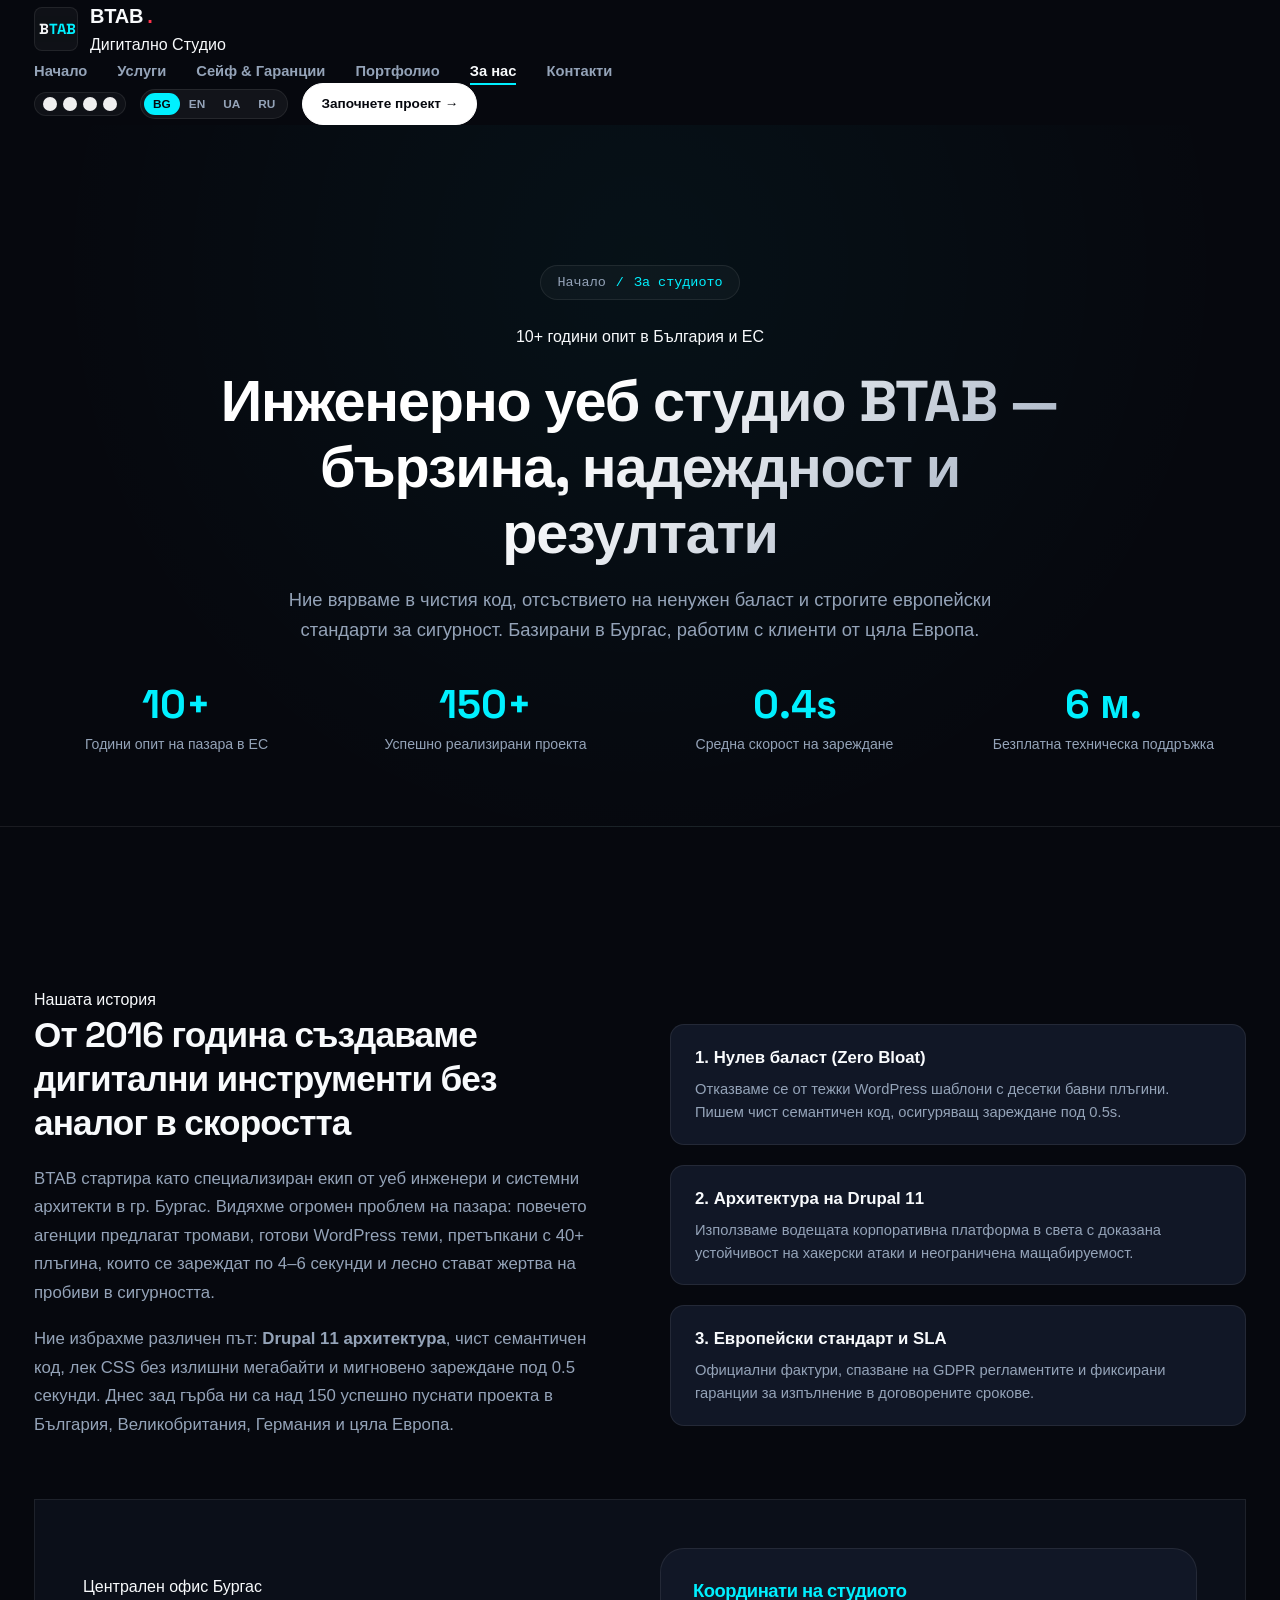
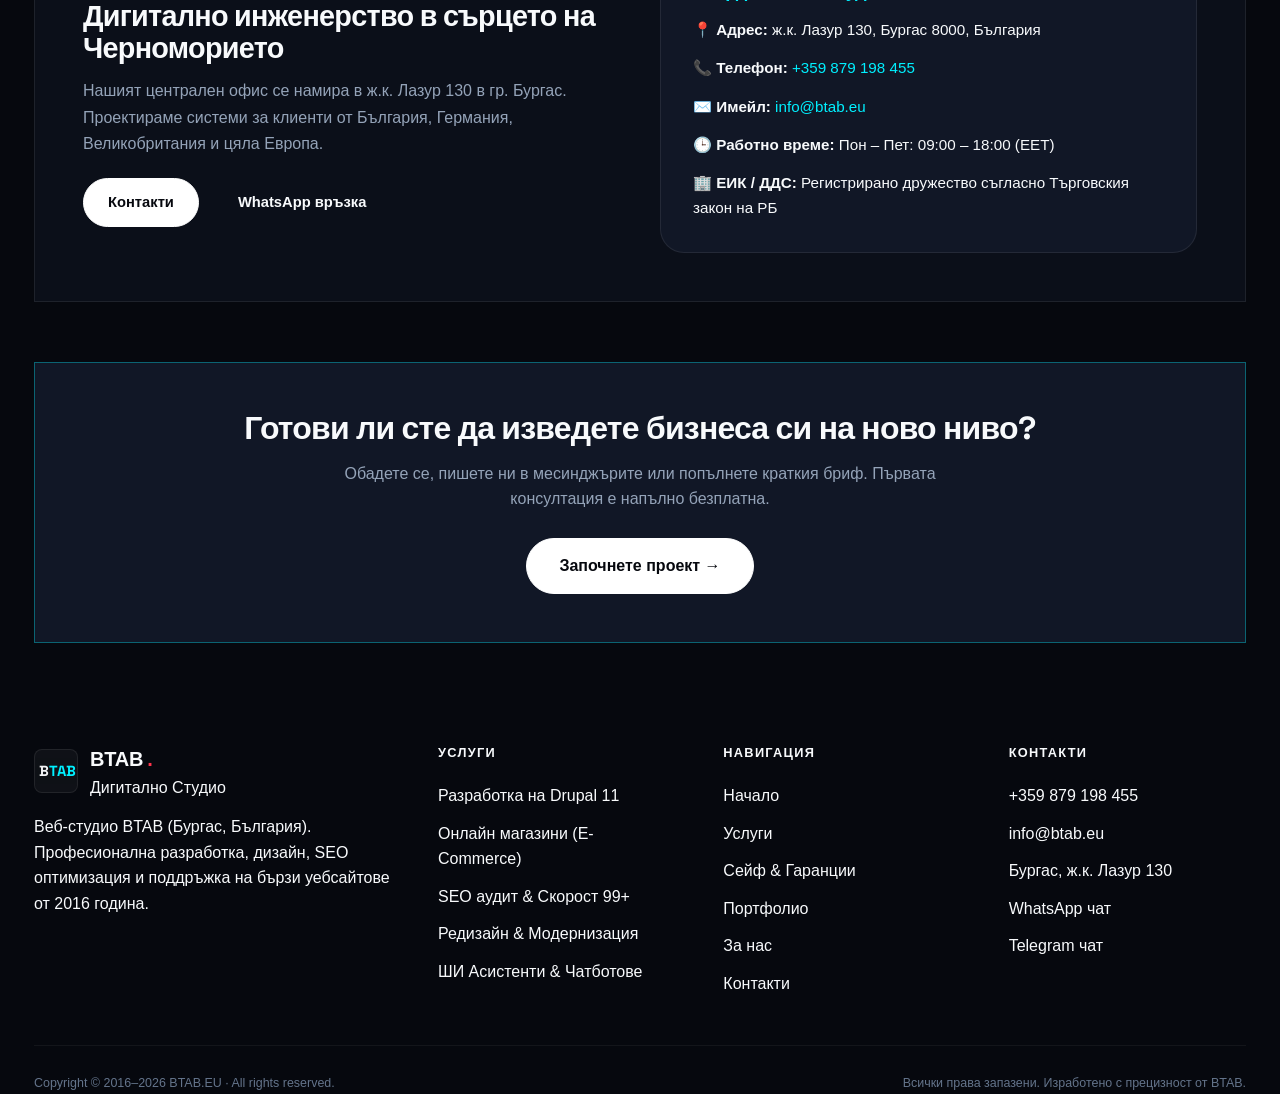
==== about.html @ d4689acf "feat: multi-page corporate website architecture with 6 dedicated pages (index, services, vault, port" ====
<!DOCTYPE html>
<html lang="bg">
<head>
  <meta charset="UTF-8">
  <meta name="viewport" content="width=device-width, initial-scale=1.0">
  <title>За нас | BTAB — Инженерно Дигитално Студио Бургас (10+ години в ЕС)</title>
  <meta name="description" content="История, инженерна философия и стандарти на дигитално студио BTAB (Бургас, България). 10+ години разработка на бързи уебсайтове на Drupal 11 и OpenCart в ЕС.">
  
  <!-- Fonts -->
  <link rel="preconnect" href="https://fonts.googleapis.com">
  <link rel="preconnect" href="https://fonts.gstatic.com" crossorigin>
  <link href="https://fonts.googleapis.com/css2?family=Plus+Jakarta+Sans:wght@300;400;500;600;700;800&family=Space+Grotesk:wght@500;600;700;800&display=swap" rel="stylesheet">
  
  <!-- Stylesheets -->
  <link rel="stylesheet" href="css/main.css">
  <link rel="icon" type="image/svg+xml" href="assets/images/favicon.svg">
</head>
<body data-palette="cyan">

  <!-- ================= HEADER NAVIGATION ================= -->
  <header class="site-header">
    <div class="container header-container">
      <a href="index.html" class="brand-link">
        <div class="brand-logo-wrap">
          <svg viewBox="0 0 140 92" fill="none" xmlns="http://www.w3.org/2000/svg">
            <rect width="140" height="92" rx="10" fill="#0E1116"/>
            <text x="12" y="65" font-family="'Space Grotesk', sans-serif" font-size="52" font-weight="800" fill="#F3F4F6">B</text>
            <text x="46" y="65" font-family="'Space Grotesk', sans-serif" font-size="52" font-weight="800" fill="#00f0ff">TAB</text>
          </svg>
        </div>
        <div class="brand-text">
          <span class="brand-title">BTAB<span>.</span></span>
          <span class="brand-subtitle" data-i18n="brandSubtitle">Digital Studio</span>
        </div>
      </a>

      <nav>
        <ul class="nav-menu" id="nav-menu">
          <li><a href="index.html" class="nav-link" data-i18n="navHome">Начало</a></li>
          <li><a href="services.html" class="nav-link" data-i18n="navServices">Услуги</a></li>
          <li><a href="vault.html" class="nav-link" data-i18n="navVault">Сейф & Гаранции</a></li>
          <li><a href="portfolio.html" class="nav-link" data-i18n="navPortfolio">Портфолио</a></li>
          <li><a href="about.html" class="nav-link active" data-i18n="navAbout">За нас</a></li>
          <li><a href="contacts.html" class="nav-link" data-i18n="navContacts">Контакти</a></li>
        </ul>
      </nav>

      <div class="nav-actions">
        <div class="palette-dots-wrap" title="Theme Palette">
          <button type="button" class="palette-dot-btn cyan" data-palette="cyan" title="Cyan Palette"></button>
          <button type="button" class="palette-dot-btn violet" data-palette="violet" title="Violet Palette"></button>
          <button type="button" class="palette-dot-btn emerald" data-palette="emerald" title="Emerald Palette"></button>
          <button type="button" class="palette-dot-btn sunset" data-palette="sunset" title="Sunset Palette"></button>
        </div>

        <div class="lang-switcher" aria-label="Language selection">
          <button type="button" class="lang-btn active" data-lang="BG">BG</button>
          <button type="button" class="lang-btn" data-lang="EN">EN</button>
          <button type="button" class="lang-btn" data-lang="UA">UA</button>
          <button type="button" class="lang-btn" data-lang="RU">RU</button>
        </div>

        <a href="contacts.html" class="btn btn-primary" style="padding: 9px 18px; font-size: 0.85rem;" data-i18n="navDiscuss">
          Започнете проект →
        </a>

        <button type="button" class="mobile-toggle" id="mobile-toggle" aria-label="Toggle navigation">
          <svg width="22" height="22" fill="none" stroke="currentColor" stroke-width="2" viewBox="0 0 24 24">
            <path stroke-linecap="round" stroke-linejoin="round" d="M4 6h16M4 12h16M4 18h16"/>
          </svg>
        </button>
      </div>
    </div>
  </header>

  <!-- ================= SUBPAGE HERO ================= -->
  <section class="subpage-hero">
    <div class="container">
      <div class="breadcrumb-nav">
        <a href="index.html" data-i18n="breadcrumbHome">Начало</a>
        <span>/</span>
        <span data-i18n="breadcrumbAbout">За студиото</span>
      </div>
      <div class="badge-bubble" style="margin-bottom: 18px;" data-i18n="aboutPageBadge">
        10+ години опит в България и ЕС
      </div>
      <h1 class="subpage-title text-gradient" data-i18n="aboutPageTitle">
        Инженерно уеб студио BTAB — бързина, надеждност и резултати
      </h1>
      <p class="subpage-desc" data-i18n="aboutPageDesc">
        Ние вярваме в чистия код, отсъствието на ненужен баласт и строгите европейски стандарти за сигурност. Базирани в Бургас, работим с клиенти от цяла Европа.
      </p>

      <!-- Trust Stats Grid -->
      <div class="trust-stats-grid" style="margin-top: 40px;">
        <div class="trust-stat-card">
          <div class="trust-stat-num">10+</div>
          <div class="trust-stat-label" data-i18n="statYears">Години опит на пазара в ЕС</div>
        </div>
        <div class="trust-stat-card">
          <div class="trust-stat-num">150+</div>
          <div class="trust-stat-label" data-i18n="statProjects">Успешно реализирани проекта</div>
        </div>
        <div class="trust-stat-card">
          <div class="trust-stat-num">0.4s</div>
          <div class="trust-stat-label" data-i18n="statSpeed">Средна скорост на зареждане</div>
        </div>
        <div class="trust-stat-card">
          <div class="trust-stat-num">6 м.</div>
          <div class="trust-stat-label" data-i18n="statSupport">Безплатна техническа поддръжка</div>
        </div>
      </div>
    </div>
  </section>

  <!-- ================= PHILOSOPHY & STORY SECTION ================= -->
  <section class="section">
    <div class="container">
      <div class="about-split-grid">
        <div>
          <span class="badge-bubble" style="margin-bottom: 14px;">Нашата история</span>
          <h2 style="font-size: 2.2rem; font-weight: 800; line-height: 1.25; margin-bottom: 20px; color: var(--text-main);">
            От 2016 година създаваме дигитални инструменти без аналог в скоростта
          </h2>
          <p style="color: var(--text-muted); font-size: 1.05rem; line-height: 1.7; margin-bottom: 18px;">
            BTAB стартира като специализиран екип от уеб инженери и системни архитекти в гр. Бургас. Видяхме огромен проблем на пазара: повечето агенции предлагат тромави, готови WordPress теми, претъпкани с 40+ плъгина, които се зареждат по 4–6 секунди и лесно стават жертва на пробиви в сигурността.
          </p>
          <p style="color: var(--text-muted); font-size: 1.05rem; line-height: 1.7;">
            Ние избрахме различен път: <strong>Drupal 11 архитектура</strong>, чист семантичен код, лек CSS без излишни мегабайти и мигновено зареждане под 0.5 секунди. Днес зад гърба ни са над 150 успешно пуснати проекта в България, Великобритания, Германия и цяла Европа.
          </p>
        </div>

        <div class="about-features-list">
          <div class="about-feature-box">
            <div class="about-feature-title" data-i18n="aboutPhil1Title">1. Нулев баласт (Zero Bloat)</div>
            <p class="about-feature-desc" data-i18n="aboutPhil1Desc">
              Отказваме се от тежки WordPress шаблони с десетки бавни плъгини. Пишем чист семантичен код, осигуряващ зареждане под 0.5s.
            </p>
          </div>

          <div class="about-feature-box">
            <div class="about-feature-title" data-i18n="aboutPhil2Title">2. Архитектура на Drupal 11</div>
            <p class="about-feature-desc" data-i18n="aboutPhil2Desc">
              Използваме водещата корпоративна платформа в света с доказана устойчивост на хакерски атаки и неограничена мащабируемост.
            </p>
          </div>

          <div class="about-feature-box">
            <div class="about-feature-title" data-i18n="aboutPhil3Title">3. Европейски стандарт и SLA</div>
            <p class="about-feature-desc" data-i18n="aboutPhil3Desc">
              Официални фактури, спазване на GDPR регламентите и фиксирани гаранции за изпълнение в договорените срокове.
            </p>
          </div>
        </div>
      </div>

      <!-- Office Showcase Card -->
      <div style="background: var(--bg-surface); border: 1px solid var(--border-subtle); border-radius: var(--radius-xl); padding: 48px; margin-top: 40px; display: grid; grid-template-columns: 1fr 1fr; gap: 40px; align-items: center;">
        <div>
          <span class="badge-bubble" style="margin-bottom: 12px;" data-i18n="aboutOfficeBadge">Централен офис Бургас</span>
          <h3 style="font-size: 1.8rem; font-weight: 800; color: var(--text-main); margin-bottom: 14px;" data-i18n="aboutOfficeTitle">
            Дигитално инженерство в сърцето на Черноморието
          </h3>
          <p style="color: var(--text-muted); font-size: 1rem; line-height: 1.65; margin-bottom: 20px;" data-i18n="aboutOfficeDesc">
            Нашият централен офис се намира в ж.к. Лазур 130 в гр. Бургас. Проектираме системи за клиенти от България, Германия, Великобритания и цяла Европа.
          </p>
          <div style="display: flex; gap: 14px; flex-wrap: wrap;">
            <a href="contacts.html" class="btn btn-primary" data-i18n="navContacts">Контакти</a>
            <a href="https://api.whatsapp.com/send?phone=359879198455" target="_blank" rel="noreferrer" class="btn btn-outline">WhatsApp връзка</a>
          </div>
        </div>

        <div style="background: var(--bg-surface-elevated); border: 1px solid var(--border-subtle); border-radius: var(--radius-lg); padding: 32px;">
          <h4 style="font-size: 1.15rem; font-weight: 700; color: var(--accent-primary); margin-bottom: 16px;">Координати на студиото</h4>
          <ul style="list-style: none; padding: 0; margin: 0; display: flex; flex-direction: column; gap: 14px; font-size: 0.95rem; color: var(--text-main);">
            <li>📍 <strong>Адрес:</strong> ж.к. Лазур 130, Бургас 8000, България</li>
            <li>📞 <strong>Телефон:</strong> <a href="tel:+359879198455" style="color: var(--accent-primary);">+359 879 198 455</a></li>
            <li>✉️ <strong>Имейл:</strong> <a href="mailto:info@btab.eu" style="color: var(--accent-primary);">info@btab.eu</a></li>
            <li>🕒 <strong>Работно време:</strong> Пон – Пет: 09:00 – 18:00 (EET)</li>
            <li>🏢 <strong>ЕИК / ДДС:</strong> Регистрирано дружество съгласно Търговския закон на РБ</li>
          </ul>
        </div>
      </div>

      <!-- CTA Box -->
      <div style="background: var(--bg-surface-elevated); border: 1px solid var(--border-glow); border-radius: var(--radius-xl); padding: 48px 32px; text-align: center; margin-top: 60px;">
        <h3 style="font-size: 2rem; font-weight: 800; margin-bottom: 14px;" data-i18n="contactTitle">Готови ли сте да изведете бизнеса си на ново ниво?</h3>
        <p style="color: var(--text-muted); max-width: 620px; margin: 0 auto 26px; line-height: 1.6;" data-i18n="contactDesc">
          Обадете се, пишете ни в месинджърите или попълнете краткия бриф. Първата консултация е напълно безплатна.
        </p>
        <a href="contacts.html" class="btn btn-primary" style="padding: 14px 32px; font-size: 1rem;" data-i18n="navDiscuss">
          Започнете проект →
        </a>
      </div>

    </div>
  </section>

  <!-- ================= FOOTER ================= -->
  <footer class="site-footer">
    <div class="container footer-container">
      <div class="footer-grid">
        <div class="footer-brand-col">
          <a href="index.html" class="brand-link" style="margin-bottom: 14px;">
            <div class="brand-logo-wrap">
              <svg viewBox="0 0 140 92" fill="none" xmlns="http://www.w3.org/2000/svg">
                <rect width="140" height="92" rx="10" fill="#0E1116"/>
                <text x="12" y="65" font-family="'Space Grotesk', sans-serif" font-size="52" font-weight="800" fill="#F3F4F6">B</text>
                <text x="46" y="65" font-family="'Space Grotesk', sans-serif" font-size="52" font-weight="800" fill="#00f0ff">TAB</text>
              </svg>
            </div>
            <div class="brand-text">
              <span class="brand-title">BTAB<span>.</span></span>
              <span class="brand-subtitle" data-i18n="brandSubtitle">Digital Studio</span>
            </div>
          </a>
          <p data-i18n="footerDesc">
            Веб-студио BTAB (Бургас, България). Професионална разработка, дизайн, SEO оптимизация и поддръжка на бързи уебсайтове от 2016 година.
          </p>
        </div>

        <div>
          <div class="footer-col-title" data-i18n="footerColServices">Услуги</div>
          <ul class="footer-links">
            <li><a href="services.html" data-i18n="service1Title">Разработка на Drupal 11</a></li>
            <li><a href="services.html" data-i18n="service2Title">Онлайн магазини (E-Commerce)</a></li>
            <li><a href="services.html" data-i18n="service3Title">SEO аудит & Скорост 99+</a></li>
            <li><a href="services.html" data-i18n="service4Title">Редизайн & Модернизация</a></li>
            <li><a href="services.html" data-i18n="service5Title">ШИ Асистенти & Чатботове</a></li>
          </ul>
        </div>

        <div>
          <div class="footer-col-title" data-i18n="footerColNav">Навигация</div>
          <ul class="footer-links">
            <li><a href="index.html" data-i18n="navHome">Начало</a></li>
            <li><a href="services.html" data-i18n="navServices">Услуги</a></li>
            <li><a href="vault.html" data-i18n="navVault">Сейф & Гаранции</a></li>
            <li><a href="portfolio.html" data-i18n="navPortfolio">Портфолио</a></li>
            <li><a href="about.html" data-i18n="navAbout">За нас</a></li>
            <li><a href="contacts.html" data-i18n="navContacts">Контакти</a></li>
          </ul>
        </div>

        <div>
          <div class="footer-col-title" data-i18n="footerColContacts">Контакти</div>
          <ul class="footer-links">
            <li><a href="tel:+359879198455">+359 879 198 455</a></li>
            <li><a href="mailto:info@btab.eu">info@btab.eu</a></li>
            <li><a href="contacts.html">Бургас, ж.к. Лазур 130</a></li>
            <li><a href="https://api.whatsapp.com/send?phone=359879198455" target="_blank" rel="noreferrer">WhatsApp чат</a></li>
            <li><a href="https://t.me/btab_eu" target="_blank" rel="noreferrer">Telegram чат</a></li>
          </ul>
        </div>
      </div>

      <div class="footer-bottom">
        <div>Copyright © 2016–2026 BTAB.EU · All rights reserved.</div>
        <div data-i18n="footerRights">Всички права запазени. Изработено с прецизност от BTAB.</div>
      </div>
    </div>
  </footer>

  <!-- Toast Notification -->
  <div class="toast-notify" id="toast-notify"></div>

  <!-- Scripts -->
  <script src="js/app.js"></script>
</body>
</html>
---- css/main.css ----
/* ==========================================================================
   BTAB DIGITAL AGENCY — BUBBLE POSTER DESIGN SYSTEM (2026 EDITION)
   Inspired by 21st.dev Astro Association / Bubble Poster Architecture
   Built for Drupal 11 Theme Compatibility & 99+ PageSpeed
   ========================================================================== */

:root {
  /* Default Palette: Cyan Electric */
  --bg-main: #06080e;
  --bg-surface: #0b0f19;
  --bg-surface-elevated: #111726;
  --bg-glass: rgba(11, 15, 25, 0.78);
  --border-subtle: rgba(255, 255, 255, 0.08);
  --border-glow: rgba(0, 240, 255, 0.35);

  --text-main: #f8fafc;
  --text-muted: #94a3b8;
  --text-dim: #64748b;

  /* Theme Accents (Switchable) */
  --accent-primary: #00f0ff;
  --accent-primary-glow: rgba(0, 240, 255, 0.22);
  --accent-secondary: #3b82f6;
  --accent-secondary-glow: rgba(59, 130, 246, 0.2);
  --accent-emerald: #10b981;
  --accent-emerald-glow: rgba(16, 185, 129, 0.18);
  --accent-coral: #ff334b;
  --accent-purple: #a855f7;

  /* Typography */
  --font-heading: 'Space Grotesk', -apple-system, BlinkMacSystemFont, 'Segoe UI', Roboto, sans-serif;
  --font-body: 'Inter', -apple-system, BlinkMacSystemFont, 'Segoe UI', Roboto, sans-serif;

  /* Layout */
  --container-max: 1260px;
  --radius-sm: 8px;
  --radius-md: 14px;
  --radius-lg: 24px;
  --radius-full: 9999px;
  --transition-fast: 0.18s ease;
  --transition-normal: 0.28s cubic-bezier(0.16, 1, 0.3, 1);
}

/* Theme Palette Presets */
body[data-palette="violet"] {
  --accent-primary: #c084fc;
  --accent-primary-glow: rgba(192, 132, 252, 0.25);
  --accent-secondary: #818cf8;
  --border-glow: rgba(192, 132, 252, 0.4);
}

body[data-palette="emerald"] {
  --accent-primary: #10b981;
  --accent-primary-glow: rgba(16, 185, 129, 0.25);
  --accent-secondary: #06b6d4;
  --border-glow: rgba(16, 185, 129, 0.4);
}

body[data-palette="sunset"] {
  --accent-primary: #fb923c;
  --accent-primary-glow: rgba(251, 146, 60, 0.25);
  --accent-secondary: #f43f5e;
  --border-glow: rgba(251, 146, 60, 0.4);
}

/* Base Resets */
*, *::before, *::after {
  box-sizing: border-box;
  margin: 0;
  padding: 0;
}

html {
  scroll-behavior: smooth;
  font-size: 16px;
  background-color: var(--bg-main);
  color: var(--text-main);
  -webkit-font-smoothing: antialiased;
  -moz-osx-font-smoothing: grayscale;
}

body {
  font-family: var(--font-body);
  line-height: 1.6;
  overflow-x: hidden;
  background-color: var(--bg-main);
  color: var(--text-main);
  position: relative;
}

/* Poster Orbital Background Lines */
.orbital-canvas-bg {
  position: fixed;
  inset: 0;
  pointer-events: none;
  z-index: 0;
  overflow: hidden;
}

.orbital-circle {
  position: absolute;
  border-radius: 50%;
  border: 1px solid rgba(255, 255, 255, 0.035);
  pointer-events: none;
}

.orbital-circle-1 {
  width: 900px;
  height: 900px;
  top: -200px;
  left: 50%;
  transform: translateX(-50%);
  border-color: rgba(0, 240, 255, 0.05);
}

.orbital-circle-2 {
  width: 1500px;
  height: 1500px;
  top: -350px;
  left: 50%;
  transform: translateX(-50%);
}

.orbital-circle-3 {
  width: 2200px;
  height: 2200px;
  top: -600px;
  left: 50%;
  transform: translateX(-50%);
}

img, svg {
  display: block;
  max-width: 100%;
}

a {
  color: inherit;
  text-decoration: none;
  transition: all var(--transition-fast);
}

button, input, select, textarea {
  font-family: inherit;
  font-size: inherit;
  color: inherit;
}

/* Typography */
h1, h2, h3, h4, .font-heading {
  font-family: var(--font-heading);
  font-weight: 800;
  line-height: 1.12;
  letter-spacing: -0.025em;
}

.text-gradient {
  background: linear-gradient(135deg, #ffffff 40%, #94a3b8 100%);
  -webkit-background-clip: text;
  -webkit-text-fill-color: transparent;
}

.text-cyan {
  color: var(--accent-primary);
}

.text-emerald {
  color: var(--accent-emerald);
}

.container {
  width: 100%;
  max-width: var(--container-max);
  margin-left: auto;
  margin-right: auto;
  padding-left: 24px;
  padding-right: 24px;
  position: relative;
  z-index: 2;
}

/* Navigation Bar */
.navbar {
  position: fixed;
  top: 0;
  left: 0;
  right: 0;
  z-index: 1000;
  background: var(--bg-glass);
  backdrop-filter: blur(18px);
  -webkit-backdrop-filter: blur(18px);
  border-bottom: 1px solid var(--border-subtle);
  transition: all var(--transition-normal);
}

.navbar-inner {
  display: flex;
  align-items: center;
  justify-content: space-between;
  height: 78px;
}

.brand-link {
  display: flex;
  align-items: center;
  gap: 12px;
}

.brand-logo-wrap {
  width: 44px;
  height: 44px;
  display: flex;
  align-items: center;
  justify-content: center;
  border-radius: var(--radius-sm);
  background: rgba(255, 255, 255, 0.04);
  border: 1px solid var(--border-subtle);
}

.brand-logo-wrap svg {
  height: 26px;
  width: auto;
}

.brand-title {
  font-size: 1.25rem;
  font-weight: 800;
  letter-spacing: -0.01em;
  display: flex;
  align-items: center;
  gap: 4px;
}

.brand-title span {
  color: var(--accent-coral);
}

.brand-issue-pill {
  font-family: var(--font-heading);
  font-size: 0.72rem;
  font-weight: 700;
  background: rgba(255, 255, 255, 0.06);
  border: 1px solid var(--border-subtle);
  padding: 2px 8px;
  border-radius: var(--radius-full);
  color: var(--text-muted);
  margin-left: 6px;
}

.nav-menu {
  display: flex;
  align-items: center;
  gap: 30px;
  list-style: none;
}

.nav-link {
  font-size: 0.92rem;
  font-weight: 600;
  color: var(--text-muted);
  position: relative;
  padding: 6px 0;
}

.nav-link:hover, .nav-link.active {
  color: var(--text-main);
}

.nav-link::after {
  content: '';
  position: absolute;
  bottom: 0;
  left: 0;
  width: 0;
  height: 2px;
  background: var(--accent-primary);
  transition: width var(--transition-fast);
}

.nav-link:hover::after, .nav-link.active::after {
  width: 100%;
}

.nav-actions {
  display: flex;
  align-items: center;
  gap: 14px;
}

/* Palette Dots Switcher */
.palette-dots-wrap {
  display: flex;
  align-items: center;
  gap: 6px;
  padding: 4px 8px;
  background: rgba(255, 255, 255, 0.04);
  border: 1px solid var(--border-subtle);
  border-radius: var(--radius-full);
}

.palette-dot-btn {
  width: 14px;
  height: 14px;
  border-radius: 50%;
  border: none;
  cursor: pointer;
  transition: transform var(--transition-fast);
  outline: none;
}

.palette-dot-btn:hover {
  transform: scale(1.3);
}

.palette-dot-cyan { background: #00f0ff; box-shadow: 0 0 6px rgba(0, 240, 255, 0.6); }
.palette-dot-violet { background: #c084fc; box-shadow: 0 0 6px rgba(192, 132, 252, 0.6); }
.palette-dot-emerald { background: #10b981; box-shadow: 0 0 6px rgba(16, 185, 129, 0.6); }
.palette-dot-sunset { background: #fb923c; box-shadow: 0 0 6px rgba(251, 146, 60, 0.6); }

/* Language Switcher */
.lang-switcher {
  display: flex;
  align-items: center;
  background: rgba(255, 255, 255, 0.05);
  border: 1px solid var(--border-subtle);
  border-radius: var(--radius-full);
  padding: 3px;
}

.lang-btn {
  background: transparent;
  border: none;
  padding: 4px 9px;
  font-size: 0.74rem;
  font-weight: 700;
  color: var(--text-muted);
  border-radius: var(--radius-full);
  cursor: pointer;
  transition: all var(--transition-fast);
}

.lang-btn.active {
  background: var(--accent-primary);
  color: #06080e;
}

/* Buttons */
.btn {
  display: inline-flex;
  align-items: center;
  justify-content: center;
  gap: 10px;
  padding: 12px 24px;
  border-radius: var(--radius-full);
  font-size: 0.92rem;
  font-weight: 700;
  cursor: pointer;
  transition: all var(--transition-fast);
  border: 1px solid transparent;
}

.btn-primary {
  background: #ffffff;
  color: #06080e;
  border-color: #ffffff;
}

.btn-primary:hover {
  background: var(--accent-primary);
  border-color: var(--accent-primary);
  box-shadow: 0 0 26px var(--accent-primary-glow);
  transform: translateY(-2px);
}

.btn-secondary {
  background: rgba(255, 255, 255, 0.05);
  color: var(--text-main);
  border-color: var(--border-subtle);
}

.btn-secondary:hover {
  background: rgba(255, 255, 255, 0.1);
  border-color: rgba(255, 255, 255, 0.25);
  transform: translateY(-2px);
}

.btn-cyan {
  background: var(--accent-primary);
  color: #06080e;
  border-color: var(--accent-primary);
}

.btn-cyan:hover {
  box-shadow: 0 0 30px var(--accent-primary-glow);
  transform: translateY(-2px);
}

.mobile-toggle {
  display: none;
  background: transparent;
  border: 1px solid var(--border-subtle);
  border-radius: var(--radius-sm);
  color: var(--text-main);
  width: 40px;
  height: 40px;
  align-items: center;
  justify-content: center;
  cursor: pointer;
}

/* ================= HERO SECTION (BUBBLE POSTER HERO) ================= */
.hero-section {
  position: relative;
  padding-top: 140px;
  padding-bottom: 80px;
  overflow: hidden;
}

/* Bubble Wordmark Hero Container */
.bubble-poster-hero {
  position: relative;
  margin-bottom: 56px;
}

.bubble-wordmark-wrapper {
  position: relative;
  width: 100%;
  height: 280px;
  border-radius: var(--radius-lg);
  overflow: hidden;
  background: radial-gradient(circle at 50% 50%, #0d1322 0%, #06080e 100%);
  border: 1px solid var(--border-subtle);
  display: flex;
  align-items: center;
  justify-content: center;
  box-shadow: 0 20px 60px rgba(0, 0, 0, 0.8), inset 0 0 40px rgba(0, 240, 255, 0.04);
}

/* Canvas where bubbles bounce and pop */
#bubble-canvas {
  position: absolute;
  inset: 0;
  width: 100%;
  height: 100%;
  cursor: pointer;
}

/* SVG Text Mask overlay */
.wordmark-mask-overlay {
  position: absolute;
  inset: 0;
  width: 100%;
  height: 100%;
  pointer-events: none;
  display: flex;
  align-items: center;
  justify-content: center;
}

.wordmark-svg-text {
  width: 94%;
  height: auto;
  user-select: none;
}

.bubble-hero-meta {
  display: flex;
  align-items: flex-end;
  justify-content: space-between;
  margin-top: 18px;
}

.bubble-issue-badge {
  font-family: var(--font-heading);
  font-size: clamp(3rem, 6vw, 4.8rem);
  font-weight: 800;
  line-height: 1;
  color: #ffffff;
  letter-spacing: -0.04em;
}

.bubble-caption-hint {
  display: inline-flex;
  align-items: center;
  gap: 8px;
  font-size: 0.78rem;
  letter-spacing: 0.12em;
  text-transform: uppercase;
  color: var(--accent-primary);
  font-weight: 700;
}

.bubble-caption-dot {
  width: 8px;
  height: 8px;
  border-radius: 50%;
  background: var(--accent-primary);
  box-shadow: 0 0 10px var(--accent-primary);
  animation: pulse-ring 2s infinite;
}

@keyframes pulse-ring {
  0% { transform: scale(0.9); opacity: 0.7; }
  50% { transform: scale(1.4); opacity: 1; }
  100% { transform: scale(0.9); opacity: 0.7; }
}

/* Hero Content Grid below Wordmark */
.hero-content-grid {
  display: grid;
  grid-template-columns: 1.15fr 0.85fr;
  gap: 48px;
  align-items: center;
  margin-top: 40px;
}

.hero-editorial-asterisk {
  font-size: 2.2rem;
  color: var(--accent-primary);
  line-height: 1;
  margin-bottom: 12px;
  display: block;
}

.hero-title {
  font-size: clamp(2.4rem, 4.6vw, 3.8rem);
  font-weight: 800;
  line-height: 1.08;
  letter-spacing: -0.03em;
  margin-bottom: 22px;
}

.hero-desc {
  font-size: 1.15rem;
  color: var(--text-muted);
  line-height: 1.65;
  margin-bottom: 36px;
  max-width: 580px;
}

.hero-actions {
  display: flex;
  flex-wrap: wrap;
  gap: 16px;
}

/* Speed Benchmark Card */
.hero-benchmark-card {
  background: var(--bg-surface);
  border: 1px solid var(--border-subtle);
  border-radius: var(--radius-lg);
  padding: 32px;
  box-shadow: 0 20px 50px rgba(0, 0, 0, 0.5);
  position: relative;
  overflow: hidden;
}

.hero-benchmark-card::before {
  content: '';
  position: absolute;
  top: 0;
  left: 0;
  right: 0;
  height: 3px;
  background: linear-gradient(90deg, var(--accent-primary), var(--accent-emerald));
}

.benchmark-header {
  display: flex;
  align-items: center;
  justify-content: space-between;
  margin-bottom: 24px;
}

.benchmark-title {
  font-size: 0.95rem;
  font-weight: 700;
  letter-spacing: 0.06em;
  text-transform: uppercase;
  color: var(--text-dim);
}

.benchmark-badge {
  display: inline-flex;
  align-items: center;
  gap: 6px;
  font-size: 0.75rem;
  font-weight: 700;
  color: var(--accent-emerald);
  background: var(--accent-emerald-glow);
  padding: 4px 10px;
  border-radius: var(--radius-full);
}

.speed-comparison-grid {
  display: grid;
  grid-template-columns: 1fr 1fr;
  gap: 18px;
  margin-bottom: 26px;
}

.speed-box {
  background: var(--bg-surface-elevated);
  border: 1px solid var(--border-subtle);
  border-radius: var(--radius-md);
  padding: 20px;
  text-align: center;
}

.speed-box.winner {
  border-color: rgba(16, 185, 129, 0.4);
  background: linear-gradient(180deg, rgba(16, 185, 129, 0.08), var(--bg-surface-elevated));
}

.speed-box-tag {
  font-size: 0.72rem;
  text-transform: uppercase;
  font-weight: 800;
  letter-spacing: 0.08em;
  margin-bottom: 8px;
  display: block;
}

.speed-box.winner .speed-box-tag { color: var(--accent-emerald); }
.speed-box.loser .speed-box-tag { color: var(--text-dim); }

.speed-box-val {
  font-family: var(--font-heading);
  font-size: 2.6rem;
  font-weight: 800;
  line-height: 1;
  margin-bottom: 6px;
}

.speed-box.winner .speed-box-val { color: var(--accent-emerald); }
.speed-box.loser .speed-box-val { color: #ef4444; }

.speed-box-sub {
  font-size: 0.75rem;
  color: var(--text-dim);
}

.metrics-row {
  display: grid;
  grid-template-columns: repeat(3, 1fr);
  gap: 12px;
  border-top: 1px solid var(--border-subtle);
  padding-top: 20px;
}

.metric-item {
  text-align: center;
}

.metric-item strong {
  display: block;
  font-family: var(--font-heading);
  font-size: 1.25rem;
  color: var(--text-main);
  margin-bottom: 2px;
}

.metric-item span {
  font-size: 0.7rem;
  text-transform: uppercase;
  letter-spacing: 0.05em;
  color: var(--text-dim);
}

/* ================= CROSSING MARQUEE RIBBONS ================= */
.marquee-ribbons-section {
  position: relative;
  padding: 30px 0;
  overflow: hidden;
  margin: 30px 0;
}

.marquee-ribbon {
  display: flex;
  white-space: nowrap;
  overflow: hidden;
  padding: 14px 0;
  font-family: var(--font-heading);
  font-weight: 800;
  font-size: 1rem;
  letter-spacing: 0.08em;
  text-transform: uppercase;
}

.marquee-ribbon-1 {
  background: var(--accent-primary);
  color: #06080e;
  transform: rotate(-1.5deg) scale(1.03);
  box-shadow: 0 10px 30px var(--accent-primary-glow);
  z-index: 2;
  position: relative;
}

.marquee-ribbon-2 {
  background: var(--bg-surface-elevated);
  color: var(--text-main);
  border-top: 1px solid var(--border-subtle);
  border-bottom: 1px solid var(--border-subtle);
  transform: rotate(1.2deg) scale(1.03);
  margin-top: -10px;
  z-index: 1;
}

.marquee-track {
  display: flex;
  align-items: center;
  gap: 32px;
  animation: marquee-scroll 24s linear infinite;
  flex-shrink: 0;
  min-width: 100%;
}

.marquee-ribbon-2 .marquee-track {
  animation: marquee-scroll-reverse 26s linear infinite;
}

@keyframes marquee-scroll {
  from { transform: translateX(0); }
  to { transform: translateX(-50%); }
}

@keyframes marquee-scroll-reverse {
  from { transform: translateX(-50%); }
  to { transform: translateX(0); }
}

/* Trust Stats Bar */
.trust-bar {
  border-top: 1px solid var(--border-subtle);
  border-bottom: 1px solid var(--border-subtle);
  padding: 36px 0;
  background: rgba(255, 255, 255, 0.015);
}

.trust-stats-grid {
  display: grid;
  grid-template-columns: repeat(4, 1fr);
  gap: 24px;
}

.trust-stat-box {
  display: flex;
  flex-direction: column;
}

.trust-stat-num {
  font-family: var(--font-heading);
  font-size: 2.5rem;
  font-weight: 800;
  color: var(--accent-primary);
  line-height: 1;
  margin-bottom: 8px;
}

.trust-stat-label {
  font-size: 0.88rem;
  color: var(--text-muted);
}

/* Sections Common */
.section {
  padding: 100px 0;
  position: relative;
  z-index: 2;
}

.section-darker {
  background: #080b12;
  border-top: 1px solid var(--border-subtle);
  border-bottom: 1px solid var(--border-subtle);
}

.section-header {
  text-align: center;
  max-width: 720px;
  margin: 0 auto 60px;
}

.section-eyebrow {
  font-size: 0.8rem;
  font-weight: 700;
  text-transform: uppercase;
  letter-spacing: 0.15em;
  color: var(--accent-primary);
  margin-bottom: 12px;
  display: block;
}

.section-title {
  font-size: clamp(2.2rem, 3.8vw, 3.2rem);
  font-weight: 800;
  margin-bottom: 18px;
}

.section-desc {
  font-size: 1.05rem;
  color: var(--text-muted);
  line-height: 1.6;
}

/* ================= INTERACTIVE CALCULATOR ================= */
.calculator-card {
  background: var(--bg-surface);
  border: 1px solid var(--border-subtle);
  border-radius: var(--radius-lg);
  padding: 48px;
  box-shadow: 0 30px 80px rgba(0, 0, 0, 0.6);
  position: relative;
}

.calculator-layout {
  display: grid;
  grid-template-columns: 1.4fr 0.8fr;
  gap: 48px;
}

.calc-step {
  margin-bottom: 32px;
}

.calc-step-title {
  font-size: 0.95rem;
  font-weight: 700;
  text-transform: uppercase;
  letter-spacing: 0.08em;
  color: var(--text-muted);
  margin-bottom: 16px;
  display: flex;
  align-items: center;
  gap: 8px;
}

.calc-step-num {
  width: 24px;
  height: 24px;
  border-radius: 50%;
  background: var(--accent-primary-glow);
  color: var(--accent-primary);
  display: inline-flex;
  align-items: center;
  justify-content: center;
  font-size: 0.75rem;
}

.calc-options-grid {
  display: grid;
  grid-template-columns: repeat(auto-fit, minmax(180px, 1fr));
  gap: 12px;
}

.calc-btn-option {
  background: var(--bg-surface-elevated);
  border: 1px solid var(--border-subtle);
  border-radius: var(--radius-md);
  padding: 16px;
  text-align: left;
  cursor: pointer;
  transition: all var(--transition-fast);
}

.calc-btn-option:hover {
  border-color: rgba(255, 255, 255, 0.2);
  background: rgba(255, 255, 255, 0.04);
}

.calc-btn-option.selected {
  border-color: var(--accent-primary);
  background: var(--accent-primary-glow);
  box-shadow: 0 0 16px var(--accent-primary-glow);
}

.calc-btn-name {
  font-weight: 700;
  font-size: 0.92rem;
  display: block;
  margin-bottom: 4px;
  color: var(--text-main);
}

.calc-btn-sub {
  font-size: 0.75rem;
  color: var(--text-dim);
}

.calc-checkbox-grid {
  display: grid;
  grid-template-columns: repeat(2, 1fr);
  gap: 12px;
}

.calc-check-item {
  display: flex;
  align-items: center;
  gap: 12px;
  background: var(--bg-surface-elevated);
  border: 1px solid var(--border-subtle);
  border-radius: var(--radius-md);
  padding: 14px 16px;
  cursor: pointer;
  user-select: none;
  transition: all var(--transition-fast);
}

.calc-check-item:hover {
  border-color: rgba(255, 255, 255, 0.2);
}

.calc-check-item.checked {
  border-color: var(--accent-emerald);
  background: rgba(16, 185, 129, 0.08);
}

.calc-check-box {
  width: 20px;
  height: 20px;
  border-radius: var(--radius-sm);
  border: 1px solid var(--border-subtle);
  display: flex;
  align-items: center;
  justify-content: center;
  background: var(--bg-main);
  flex-shrink: 0;
}

.calc-check-item.checked .calc-check-box {
  background: var(--accent-emerald);
  border-color: var(--accent-emerald);
  color: #06080e;
}

.calc-check-text {
  font-size: 0.85rem;
  font-weight: 600;
  color: var(--text-main);
}

/* Calculator Summary Box */
.calc-summary-panel {
  background: var(--bg-surface-elevated);
  border: 1px solid var(--border-subtle);
  border-radius: var(--radius-md);
  padding: 32px;
  display: flex;
  flex-direction: column;
  justify-content: space-between;
  position: relative;
}

.calc-summary-panel::before {
  content: '';
  position: absolute;
  top: 0;
  left: 0;
  bottom: 0;
  width: 4px;
  background: var(--accent-primary);
  border-radius: var(--radius-md) 0 0 var(--radius-md);
}

.calc-summary-title {
  font-size: 0.85rem;
  font-weight: 800;
  text-transform: uppercase;
  letter-spacing: 0.1em;
  color: var(--text-dim);
  margin-bottom: 16px;
}

.calc-price-wrap {
  margin-bottom: 24px;
}

.calc-price-val {
  font-family: var(--font-heading);
  font-size: 3.2rem;
  font-weight: 800;
  color: var(--accent-primary);
  line-height: 1;
}

.calc-price-sub {
  font-size: 0.8rem;
  color: var(--text-dim);
  margin-top: 6px;
}

.calc-timeline-row {
  display: flex;
  align-items: center;
  justify-content: space-between;
  padding: 14px 0;
  border-top: 1px solid var(--border-subtle);
  border-bottom: 1px solid var(--border-subtle);
  margin-bottom: 24px;
  font-size: 0.88rem;
}

.calc-timeline-row span { color: var(--text-muted); }
.calc-timeline-row strong { color: var(--text-main); font-weight: 700; }

.calc-features-list {
  list-style: none;
  margin-bottom: 28px;
  font-size: 0.82rem;
  color: var(--text-muted);
}

.calc-features-list li {
  display: flex;
  align-items: center;
  gap: 8px;
  margin-bottom: 8px;
}

.calc-features-list li svg {
  color: var(--accent-emerald);
  flex-shrink: 0;
}

/* ================= SERVICES MATRIX ================= */
.services-grid {
  display: grid;
  grid-template-columns: repeat(3, 1fr);
  gap: 28px;
}

.service-card {
  background: var(--bg-surface);
  border: 1px solid var(--border-subtle);
  border-radius: var(--radius-lg);
  padding: 36px 32px;
  transition: all var(--transition-normal);
  display: flex;
  flex-direction: column;
  position: relative;
  overflow: hidden;
}

.service-card:hover {
  transform: translateY(-5px);
  border-color: var(--border-glow);
  box-shadow: 0 16px 40px rgba(0, 0, 0, 0.4);
}

.service-card-num {
  position: absolute;
  top: 24px;
  right: 24px;
  font-family: var(--font-heading);
  font-size: 1.25rem;
  font-weight: 800;
  color: rgba(255, 255, 255, 0.12);
}

.service-icon-wrap {
  width: 52px;
  height: 52px;
  border-radius: var(--radius-md);
  background: var(--bg-surface-elevated);
  border: 1px solid var(--border-subtle);
  display: flex;
  align-items: center;
  justify-content: center;
  color: var(--accent-primary);
  margin-bottom: 24px;
}

.service-title {
  font-size: 1.35rem;
  font-weight: 700;
  margin-bottom: 12px;
}

.service-desc {
  font-size: 0.92rem;
  color: var(--text-muted);
  line-height: 1.6;
  margin-bottom: 24px;
  flex-grow: 1;
}

.service-tags {
  display: flex;
  flex-wrap: wrap;
  gap: 8px;
  list-style: none;
  margin-bottom: 24px;
}

.service-tags li {
  font-size: 0.72rem;
  font-weight: 700;
  letter-spacing: 0.04em;
  padding: 4px 10px;
  border-radius: var(--radius-sm);
  background: var(--bg-surface-elevated);
  color: var(--text-dim);
  border: 1px solid var(--border-subtle);
}

.service-btn {
  font-size: 0.85rem;
  font-weight: 700;
  color: var(--accent-primary);
  display: inline-flex;
  align-items: center;
  gap: 6px;
  background: transparent;
  border: none;
  cursor: pointer;
  padding: 0;
}

.service-btn:hover {
  gap: 10px;
}

/* ================= PORTFOLIO (POSTER CARDS) ================= */
.portfolio-filters {
  display: flex;
  justify-content: center;
  flex-wrap: wrap;
  gap: 10px;
  margin-bottom: 48px;
}

.filter-btn {
  background: var(--bg-surface);
  border: 1px solid var(--border-subtle);
  border-radius: var(--radius-full);
  padding: 8px 20px;
  font-size: 0.85rem;
  font-weight: 600;
  color: var(--text-muted);
  cursor: pointer;
  transition: all var(--transition-fast);
}

.filter-btn:hover {
  color: var(--text-main);
  border-color: rgba(255, 255, 255, 0.2);
}

.filter-btn.active {
  background: var(--accent-primary);
  color: #06080e;
  border-color: var(--accent-primary);
}

.portfolio-grid {
  display: grid;
  grid-template-columns: repeat(3, 1fr);
  gap: 28px;
}

.portfolio-card {
  background: var(--bg-surface);
  border: 1px solid var(--border-subtle);
  border-radius: var(--radius-lg);
  overflow: hidden;
  transition: all var(--transition-normal);
  display: flex;
  flex-direction: column;
  cursor: pointer;
  position: relative;
}

.portfolio-card:hover {
  transform: translateY(-6px);
  border-color: rgba(255, 255, 255, 0.25);
  box-shadow: 0 20px 45px rgba(0, 0, 0, 0.6);
}

.portfolio-card-issue-tag {
  position: absolute;
  top: 14px;
  left: 14px;
  z-index: 3;
  font-family: var(--font-heading);
  font-size: 0.82rem;
  font-weight: 800;
  background: rgba(6, 8, 14, 0.75);
  backdrop-filter: blur(8px);
  padding: 3px 10px;
  border-radius: var(--radius-full);
  border: 1px solid rgba(255, 255, 255, 0.15);
  color: #fff;
}

.portfolio-thumb-wrap {
  width: 100%;
  height: 230px;
  background: #111317;
  overflow: hidden;
  position: relative;
}

.portfolio-thumb {
  width: 100%;
  height: 100%;
  object-fit: cover;
  transition: transform 0.5s ease;
}

.portfolio-card:hover .portfolio-thumb {
  transform: scale(1.06);
}

.portfolio-overlay {
  position: absolute;
  inset: 0;
  background: linear-gradient(180deg, transparent 40%, rgba(6, 8, 14, 0.95) 100%);
  display: flex;
  align-items: flex-end;
  padding: 16px 20px;
}

.portfolio-tag {
  font-size: 0.72rem;
  font-weight: 700;
  text-transform: uppercase;
  letter-spacing: 0.08em;
  color: var(--accent-primary);
  background: rgba(0, 0, 0, 0.65);
  padding: 4px 10px;
  border-radius: var(--radius-sm);
  backdrop-filter: blur(4px);
}

.portfolio-content {
  padding: 24px;
  display: flex;
  flex-direction: column;
  flex-grow: 1;
}

.portfolio-card-title {
  font-size: 1.25rem;
  font-weight: 700;
  margin-bottom: 8px;
}

.portfolio-card-desc {
  font-size: 0.88rem;
  color: var(--text-muted);
  line-height: 1.55;
  margin-bottom: 18px;
  flex-grow: 1;
}

.portfolio-meta {
  display: flex;
  align-items: center;
  justify-content: space-between;
  border-top: 1px solid var(--border-subtle);
  padding-top: 14px;
  font-size: 0.8rem;
  color: var(--text-dim);
}

.portfolio-meta span strong {
  color: var(--accent-emerald);
}

/* ================= MODAL WINDOW ================= */
.modal-backdrop {
  position: fixed;
  inset: 0;
  z-index: 2000;
  background: rgba(4, 5, 7, 0.88);
  backdrop-filter: blur(14px);
  display: flex;
  align-items: center;
  justify-content: center;
  padding: 24px;
  opacity: 0;
  pointer-events: none;
  transition: opacity var(--transition-normal);
}

.modal-backdrop.active {
  opacity: 1;
  pointer-events: auto;
}

.modal-content {
  background: var(--bg-surface);
  border: 1px solid var(--border-subtle);
  border-radius: var(--radius-lg);
  max-width: 680px;
  width: 100%;
  max-height: 90vh;
  overflow-y: auto;
  padding: 40px;
  position: relative;
  box-shadow: 0 25px 60px rgba(0, 0, 0, 0.8);
  transform: translateY(20px);
  transition: transform var(--transition-normal);
}

.modal-backdrop.active .modal-content {
  transform: translateY(0);
}

.modal-close-btn {
  position: absolute;
  top: 20px;
  right: 20px;
  width: 36px;
  height: 36px;
  background: var(--bg-surface-elevated);
  border: 1px solid var(--border-subtle);
  border-radius: 50%;
  color: var(--text-muted);
  display: flex;
  align-items: center;
  justify-content: center;
  cursor: pointer;
  transition: all var(--transition-fast);
}

.modal-close-btn:hover {
  color: #fff;
  border-color: #fff;
}

/* ================= CONTACT SECTION ================= */
.contact-layout {
  display: grid;
  grid-template-columns: 0.9fr 1.1fr;
  gap: 56px;
}

.contact-info-panel {
  display: flex;
  flex-direction: column;
  justify-content: space-between;
}

.contact-cards-list {
  display: flex;
  flex-direction: column;
  gap: 16px;
  margin-top: 32px;
}

.contact-direct-card {
  display: flex;
  align-items: center;
  gap: 16px;
  background: var(--bg-surface);
  border: 1px solid var(--border-subtle);
  border-radius: var(--radius-md);
  padding: 18px 22px;
  transition: all var(--transition-fast);
}

.contact-direct-card:hover {
  border-color: var(--accent-primary);
  background: var(--accent-primary-glow);
  transform: translateX(4px);
}

.contact-icon-box {
  width: 44px;
  height: 44px;
  border-radius: var(--radius-md);
  background: var(--bg-surface-elevated);
  display: flex;
  align-items: center;
  justify-content: center;
  color: var(--accent-primary);
  flex-shrink: 0;
}

.contact-card-label {
  font-size: 0.75rem;
  text-transform: uppercase;
  letter-spacing: 0.08em;
  color: var(--text-dim);
  display: block;
}

.contact-card-value {
  font-size: 1rem;
  font-weight: 700;
  color: var(--text-main);
}

/* Contact Form */
.contact-form-card {
  background: var(--bg-surface);
  border: 1px solid var(--border-subtle);
  border-radius: var(--radius-lg);
  padding: 40px;
}

.form-group {
  margin-bottom: 22px;
}

.form-label {
  display: block;
  font-size: 0.8rem;
  font-weight: 700;
  text-transform: uppercase;
  letter-spacing: 0.08em;
  color: var(--text-muted);
  margin-bottom: 8px;
}

.form-input, .form-textarea, .form-select {
  width: 100%;
  background: var(--bg-surface-elevated);
  border: 1px solid var(--border-subtle);
  border-radius: var(--radius-md);
  padding: 14px 18px;
  color: var(--text-main);
  outline: none;
  transition: border-color var(--transition-fast);
}

.form-input:focus, .form-textarea:focus, .form-select:focus {
  border-color: var(--accent-primary);
  box-shadow: 0 0 0 2px var(--accent-primary-glow);
}

.form-row {
  display: grid;
  grid-template-columns: 1fr 1fr;
  gap: 16px;
}

.gdpr-wrap {
  display: flex;
  align-items: flex-start;
  gap: 12px;
  font-size: 0.82rem;
  color: var(--text-muted);
  margin-bottom: 24px;
  cursor: pointer;
}

.gdpr-wrap input[type="checkbox"] {
  width: 18px;
  height: 18px;
  accent-color: var(--accent-primary);
  margin-top: 2px;
}

/* ================= FOOTER (BUBBLE FOOTER) ================= */
.footer {
  border-top: 1px solid var(--border-subtle);
  background: #040508;
  padding: 60px 0 30px;
  color: var(--text-muted);
  font-size: 0.88rem;
  position: relative;
}

.footer-grid {
  display: grid;
  grid-template-columns: 1.5fr 1fr 1fr 1fr;
  gap: 48px;
  margin-bottom: 48px;
}

.footer-brand p {
  margin-top: 16px;
  max-width: 320px;
  font-size: 0.88rem;
  line-height: 1.6;
}

.footer-col-title {
  font-size: 0.8rem;
  font-weight: 800;
  text-transform: uppercase;
  letter-spacing: 0.1em;
  color: var(--text-main);
  margin-bottom: 20px;
}

.footer-links {
  list-style: none;
  display: flex;
  flex-direction: column;
  gap: 12px;
}

.footer-links a:hover {
  color: var(--accent-primary);
}

.footer-bottom {
  display: flex;
  align-items: center;
  justify-content: space-between;
  border-top: 1px solid rgba(255, 255, 255, 0.05);
  padding-top: 28px;
  font-size: 0.78rem;
  color: var(--text-dim);
}

/* Toast Notice */
.toast-notice {
  position: fixed;
  bottom: 28px;
  right: 28px;
  z-index: 3000;
  background: var(--bg-surface-elevated);
  border: 1px solid var(--accent-emerald);
  box-shadow: 0 10px 30px rgba(0, 0, 0, 0.6);
  border-radius: var(--radius-md);
  padding: 16px 24px;
  display: flex;
  align-items: center;
  gap: 14px;
  color: #fff;
  transform: translateY(100px);
  opacity: 0;
  transition: all var(--transition-normal);
  pointer-events: none;
}

.toast-notice.show {
  transform: translateY(0);
  opacity: 1;
  pointer-events: auto;
}

/* Responsive Media Queries */
@media (max-width: 1024px) {
  .hero-content-grid {
    grid-template-columns: 1fr;
    gap: 40px;
  }

  .bubble-wordmark-wrapper {
    height: 220px;
  }

  .calculator-layout {
    grid-template-columns: 1fr;
  }

  .services-grid, .portfolio-grid {
    grid-template-columns: repeat(2, 1fr);
  }

  .contact-layout {
    grid-template-columns: 1fr;
  }

  .footer-grid {
    grid-template-columns: 1fr 1fr;
  }
}

@media (max-width: 768px) {
  .nav-menu {
    position: fixed;
    top: 78px;
    left: 0;
    right: 0;
    background: var(--bg-surface);
    border-bottom: 1px solid var(--border-subtle);
    flex-direction: column;
    padding: 24px;
    gap: 18px;
    transform: translateY(-150%);
    transition: transform var(--transition-normal);
  }

  .nav-menu.open {
    transform: translateY(0);
  }

  .mobile-toggle {
    display: inline-flex;
  }

  .bubble-wordmark-wrapper {
    height: 160px;
  }

  .bubble-hero-meta {
    flex-direction: column;
    align-items: flex-start;
    gap: 8px;
  }

  .trust-stats-grid {
    grid-template-columns: repeat(2, 1fr);
  }

  .services-grid, .portfolio-grid {
    grid-template-columns: 1fr;
  }

  .form-row {
    grid-template-columns: 1fr;
  }

  .calc-checkbox-grid {
    grid-template-columns: 1fr;
  }

  .footer-grid {
    grid-template-columns: 1fr;
  }

  .footer-bottom {
    flex-direction: column;
    gap: 12px;
    text-align: center;
  }
}

/* ================= GLASS FOLDER CARDS (3D FROSTED INTERACTIVE OBJECTS) ================= */
.vault-section {
  position: relative;
  padding: 100px 0 90px;
  overflow: hidden;
  background: radial-gradient(circle at 50% 30%, rgba(0, 240, 255, 0.03) 0%, transparent 70%);
  border-top: 1px solid var(--border-subtle);
  border-bottom: 1px solid var(--border-subtle);
}

.vault-folders-grid {
  display: flex;
  justify-content: center;
  align-items: flex-end;
  gap: 36px;
  flex-wrap: wrap;
  margin-top: 54px;
}

.gf-root {
  --gf-px: 0;
  --gf-py: 0;
  --gf-ease: cubic-bezier(.2, .8, .2, 1);
  --gf-spring: cubic-bezier(.34, 1.36, .5, 1);
  --gf-hinge: 0deg;
  --gf-lift: 42px;
  --gf-spread: 0px;
  --gf-fan: 0deg;
  --gf-stack: 15px;
  --gf-ink: #141416;
  --gf-ink-soft: rgba(20, 20, 22, .55);
  position: relative;
  display: inline-block;
  flex: none;
  vertical-align: top;
  font-family: inherit;
  -webkit-font-smoothing: antialiased;
  -webkit-tap-highlight-color: transparent;
  isolation: isolate;
  width: 340px;
  height: 326px;
}

.gf-root[data-tone="dark"] { 
  --gf-ink: #f5f5f7; 
  --gf-ink-soft: rgba(245, 245, 247, .58); 
}

.gf-root:hover, .gf-root:focus-within { 
  --gf-hinge: -11deg; 
  --gf-lift: -34px; 
  --gf-spread: 8px; 
  --gf-fan: 1.4deg; 
  --gf-stack: 10px; 
}

.gf-root[data-open="true"] { 
  --gf-hinge: -24deg; 
  --gf-lift: -96px; 
  --gf-spread: 40px; 
  --gf-fan: 5deg; 
  --gf-stack: 30px; 
}

.gf-stage {
  position: absolute;
  left: 0;
  top: 0;
  width: 340px;
  height: 272px;
  transform-origin: 0 0;
  transform: translateY(54px) scale(1);
}

.gf-tilt {
  position: absolute;
  inset: 0;
  transform: perspective(1400px) rotateX(calc(var(--gf-py) * -3deg)) rotateY(calc(var(--gf-px) * 4deg));
  transition: transform .9s var(--gf-ease);
}

.gf-shadow {
  position: absolute;
  left: 18px;
  right: 18px;
  bottom: -6px;
  height: 60px;
  border-radius: 40px;
  background: rgba(16, 18, 24, .34);
  filter: blur(22px);
  transform: translateX(calc(var(--gf-px) * -8px));
  transition: transform .9s var(--gf-ease), opacity .9s var(--gf-ease);
}

.gf-root[data-tone="dark"] .gf-shadow { background: rgba(0, 0, 0, .62); }

.gf-back {
  position: absolute;
  inset: 0;
  overflow: hidden;
  background: linear-gradient(180deg, #f3f3f4 0%, #e3e3e6 100%);
  clip-path: path("M0 56A22 22 0 0 1 22 34L146 34C170 34 172 0 198 0L318 0A22 22 0 0 1 340 22L340 250A22 22 0 0 1 318 272L22 272A22 22 0 0 1 0 250Z");
}

.gf-root[data-tone="dark"] .gf-back { background: linear-gradient(180deg, #2a2a2e 0%, #121214 100%); }

.gf-art {
  position: absolute;
  left: -12px;
  top: -12px;
  max-width: none;
  object-fit: cover;
  transform: translate(calc(var(--gf-px) * -7px), calc(var(--gf-py) * -6px)) scale(1.02);
  transition: transform 1.1s var(--gf-ease), opacity 1.2s var(--gf-ease), filter 1.2s var(--gf-ease);
}

canvas.gf-art { opacity: 0; filter: blur(14px) saturate(.6); }
canvas.gf-art[data-ready="true"] { opacity: 1; filter: none; }

.gf-back-sheen {
  position: absolute;
  inset: 0;
  background:
    linear-gradient(180deg, rgba(255, 255, 255, .22) 0%, rgba(255, 255, 255, 0) 22%),
    radial-gradient(120% 80% at 80% 0%, rgba(255, 255, 255, .16), rgba(255, 255, 255, 0) 60%);
  pointer-events: none;
}

.gf-rim {
  position: absolute;
  left: 0;
  top: 0;
  max-width: none;
  overflow: visible;
  pointer-events: none;
  fill: none;
}
.gf-back-rim { width: 340px; height: 272px; }
.gf-back-rim path { stroke: rgba(255, 255, 255, .45); stroke-width: 1; }
.gf-root[data-tone="dark"] .gf-back-rim path { stroke: rgba(255, 255, 255, .16); }

/* Files */
.gf-files {
  position: absolute;
  inset: 0;
  z-index: 5;
  pointer-events: none;
  clip-path: inset(-400px -400px 10px -400px);
}

.gf-sheet-slot { display: contents; }

.gf-sheet {
  all: unset;
  box-sizing: border-box;
  position: absolute;
  left: 34px;
  top: 96px;
  width: 272px;
  height: 184px;
  border-radius: 16px;
  overflow: hidden;
  cursor: pointer;
  pointer-events: auto;
  background: linear-gradient(180deg, #ffffff 0%, #f2f2f0 100%);
  box-shadow:
    inset 0 1px 0 rgba(255, 255, 255, .9),
    0 0 0 .5px rgba(0, 0, 0, .1),
    0 10px 26px -8px rgba(10, 12, 20, .28);
  transform-origin: 50% 100%;
  transform:
    translate(calc(var(--gf-jx, 0px) + var(--gf-slot, 0) * var(--gf-spread)), calc(var(--gf-lift) + var(--gf-depth, 0) * var(--gf-stack) * -1))
    rotate(calc(var(--gf-jr, 0deg) + var(--gf-slot, 0) * var(--gf-fan)));
  transition:
    transform .75s var(--gf-spring) calc(var(--gf-depth, 0) * 40ms),
    box-shadow .4s var(--gf-ease),
    translate .9s var(--gf-ease),
    opacity .9s var(--gf-ease);
}

.gf-root[data-tone="dark"] .gf-sheet { 
  background: linear-gradient(180deg, #2c2c30 0%, #1c1c1f 100%); 
  box-shadow: inset 0 1px 0 rgba(255, 255, 255, .14), 0 0 0 .5px rgba(255, 255, 255, .08), 0 12px 28px -8px rgba(0, 0, 0, .7); 
}

.gf-sheet--art { background: #1a1a1d; }

.gf-root[data-open="true"] .gf-sheet:hover,
.gf-root[data-open="true"] .gf-sheet:focus-visible {
  transform:
    translate(calc(var(--gf-jx, 0px) + var(--gf-slot, 0) * var(--gf-spread)), calc(var(--gf-lift) + var(--gf-depth, 0) * var(--gf-stack) * -1 - 18px))
    rotate(calc(var(--gf-slot, 0) * var(--gf-fan) * .6));
  box-shadow: inset 0 1px 0 rgba(255, 255, 255, .9), 0 0 0 .5px rgba(0, 0, 0, .1), 0 22px 40px -12px rgba(10, 12, 20, .42);
  transition-delay: 0s;
}

.gf-sheet:focus-visible { outline: 2px solid var(--accent-primary); outline-offset: 2px; }

.gf-sheet-art {
  position: absolute;
  left: 0;
  top: 0;
  width: 272px;
  height: 184px;
  max-width: none;
  object-fit: cover;
  transition: opacity .9s var(--gf-ease), filter .9s var(--gf-ease);
}

canvas.gf-sheet-art { opacity: 0; filter: blur(10px); }
canvas.gf-sheet-art[data-ready="true"] { opacity: 1; filter: none; }

.gf-sheet--art::after {
  content: "";
  position: absolute;
  inset: 0;
  border-radius: inherit;
  background: linear-gradient(180deg, rgba(0, 0, 0, .42) 0%, rgba(0, 0, 0, 0) 34%);
  box-shadow: inset 0 0 0 1px rgba(255, 255, 255, .2);
  pointer-events: none;
}

.gf-sheet-head {
  position: absolute;
  left: 14px;
  right: 14px;
  top: 11px;
  z-index: 1;
  display: flex;
  align-items: baseline;
  justify-content: space-between;
  gap: 10px;
  white-space: nowrap;
}

.gf-sheet-name {
  overflow: hidden;
  text-overflow: ellipsis;
  font-size: 12.5px;
  font-weight: 600;
  letter-spacing: -.005em;
  color: #18181b;
}

.gf-sheet-meta {
  flex: none;
  font-family: ui-monospace, "SF Mono", monospace;
  font-size: 10px;
  letter-spacing: .02em;
  color: rgba(24, 24, 27, .5);
}

.gf-root[data-tone="dark"] .gf-sheet-name, .gf-sheet--art .gf-sheet-name { color: #fafafa; }
.gf-root[data-tone="dark"] .gf-sheet-meta, .gf-sheet--art .gf-sheet-meta { color: rgba(250, 250, 250, .66); }

.gf-lines {
  position: absolute;
  left: 14px;
  right: 14px;
  top: 40px;
  display: flex;
  flex-direction: column;
  gap: 9px;
}
.gf-lines i {
  display: block;
  height: 5px;
  border-radius: 3px;
  background: rgba(24, 24, 27, .08);
}
.gf-lines i:first-child { height: 9px; margin-bottom: 4px; background: rgba(24, 24, 27, .14); }
.gf-root[data-tone="dark"] .gf-lines i { background: rgba(255, 255, 255, .08); }
.gf-root[data-tone="dark"] .gf-lines i:first-child { background: rgba(255, 255, 255, .16); }

.gf-sheet--drop { animation: gf-drop .85s var(--gf-ease) both; }
@keyframes gf-drop {
  0% { translate: 0 -190px; rotate: -9deg; opacity: 0; }
  35% { opacity: 1; }
  72% { translate: 0 10px; rotate: 1deg; }
  100% { translate: 0 0; rotate: 0deg; opacity: 1; }
}

/* Front glass */
.gf-front {
  position: absolute;
  left: 0;
  top: 74px;
  width: 340px;
  height: 198px;
  z-index: 10;
  -webkit-backdrop-filter: blur(22px) saturate(1.5);
  backdrop-filter: blur(22px) saturate(1.5);
  transform-origin: 50% 100%;
  transform: perspective(760px) rotateX(var(--gf-hinge));
  transition: transform .8s var(--gf-spring), translate 1s var(--gf-ease), opacity 1s var(--gf-ease);
  clip-path: path("M0 22A22 22 0 0 1 22 0L118 0C144 0 146 32 172 32L318 32A22 22 0 0 1 340 54L340 176A22 22 0 0 1 318 198L22 198A22 22 0 0 1 0 176Z");
}

.gf-front--bump { animation: gf-bump .7s var(--gf-ease) .38s both; }
@keyframes gf-bump {
  0% { scale: 1; }
  35% { scale: 1.018 .975; }
  70% { scale: .996 1.006; }
  100% { scale: 1; }
}

.gf-tint {
  position: absolute;
  inset: 0;
  background:
    linear-gradient(180deg, rgba(255, 255, 255, .16) 0%, rgba(255, 255, 255, .5) 42%, rgba(252, 252, 252, .93) 100%);
}

.gf-root[data-tone="dark"] .gf-tint {
  background: linear-gradient(180deg, rgba(18, 18, 20, .18) 0%, rgba(14, 14, 16, .62) 46%, rgba(8, 8, 10, .94) 100%);
}

.gf-spec {
  position: absolute;
  inset: 0;
  background: radial-gradient(260px 200px at calc(50% + var(--gf-px) * 46%) calc(30% + var(--gf-py) * 40%), rgba(255, 255, 255, .5), rgba(255, 255, 255, 0) 70%);
  mix-blend-mode: soft-light;
  opacity: .9;
  transition: background-position .6s var(--gf-ease);
  pointer-events: none;
}
.gf-root[data-tone="dark"] .gf-spec { mix-blend-mode: screen; opacity: .16; }

.gf-front-rim { width: 340px; height: 198px; }
.gf-front-rim path { stroke-width: 2.4; transition: stroke-width .3s var(--gf-ease); }
.gf-root[data-tone="dark"] .gf-front-rim { opacity: .55; }

.gf-hit {
  all: unset;
  position: absolute;
  inset: 0;
  z-index: 1;
  cursor: pointer;
}

.gf-label {
  position: absolute;
  z-index: 2;
  display: flex;
  flex-direction: column;
  gap: 4px;
  max-width: 200px;
  pointer-events: none;
  color: var(--gf-ink);
}

.gf-root[data-place="bottom-left"] .gf-label { left: 28px; bottom: 32px; }
.gf-root[data-place="top-left"] .gf-label { left: 28px; top: 34px; }
.gf-root[data-place="top-right"] .gf-label { right: 32px; top: 52px; align-items: flex-start; }

.gf-title {
  font-size: 18px;
  font-weight: 700;
  line-height: 1.15;
  letter-spacing: -.012em;
  overflow: hidden;
  text-overflow: ellipsis;
  white-space: nowrap;
}

.gf-meta {
  font-family: ui-monospace, "SF Mono", monospace;
  font-size: 12px;
  letter-spacing: .03em;
  color: var(--gf-ink-soft);
  white-space: nowrap;
}

/* Key button + or ... */
.gf-key {
  all: unset;
  box-sizing: border-box;
  position: absolute;
  right: 22px;
  bottom: 22px;
  z-index: 12;
  width: 54px;
  height: 54px;
  border-radius: 18px;
  display: grid;
  place-items: center;
  cursor: pointer;
  transition: transform .35s var(--gf-spring), box-shadow .35s var(--gf-ease), background .35s var(--gf-ease);
}
.gf-key:hover { transform: translateY(-2px); }
.gf-key:active { transform: translateY(0) scale(.93); }
.gf-key:focus-visible { outline: 2px solid var(--accent-primary); outline-offset: 3px; }

.gf-key--add {
  color: #fff;
  background: radial-gradient(120% 90% at 50% 0%, #3a3a3f 0%, #121214 55%, #050506 100%);
  box-shadow:
    inset 0 1px 0 rgba(255, 255, 255, .22),
    inset 0 -3px 8px rgba(0, 0, 0, .7),
    0 0 0 1px rgba(0, 0, 0, .75),
    0 14px 22px -8px rgba(0, 0, 0, .55);
}
.gf-root[data-tone="dark"] .gf-key--add {
  color: #111113;
  background: radial-gradient(120% 90% at 50% 0%, #ffffff 0%, #ececee 55%, #d2d2d6 100%);
  box-shadow: inset 0 1px 0 #fff, inset 0 -3px 8px rgba(0, 0, 0, .14), 0 0 0 1px rgba(0, 0, 0, .4), 0 14px 22px -8px rgba(0, 0, 0, .7);
}

.gf-key--more {
  color: #111113;
  background: linear-gradient(180deg, rgba(255, 255, 255, .92) 0%, rgba(226, 226, 230, .82) 100%);
  -webkit-backdrop-filter: blur(10px);
  backdrop-filter: blur(10px);
  box-shadow:
    inset 0 1px 0 #fff,
    inset 0 -2px 4px rgba(0, 0, 0, .06),
    0 0 0 1px rgba(0, 0, 0, .16),
    0 10px 18px -8px rgba(0, 0, 0, .3);
}

.gf-root[data-tone="dark"] .gf-key--more {
  color: #f5f5f7;
  background: linear-gradient(180deg, rgba(255, 255, 255, .16) 0%, rgba(255, 255, 255, .06) 100%);
  box-shadow: inset 0 1px 0 rgba(255, 255, 255, .22), 0 0 0 1px rgba(255, 255, 255, .1), 0 10px 18px -8px rgba(0, 0, 0, .6);
}

.gf-glyph { display: block; max-width: none; fill: none; stroke: currentColor; stroke-linecap: round; }
.gf-glyph--plus { width: 24px; height: 24px; stroke-width: 2; }
.gf-glyph--more { width: 28px; height: 10px; stroke-width: 2; }

/* Menu */
.gf-menu {
  position: absolute;
  right: 22px;
  bottom: 84px;
  z-index: 20;
  min-width: 176px;
  padding: 6px;
  border-radius: 16px;
  display: flex;
  flex-direction: column;
  background: rgba(252, 252, 253, .88);
  -webkit-backdrop-filter: blur(24px) saturate(1.6);
  backdrop-filter: blur(24px) saturate(1.6);
  box-shadow: inset 0 1px 0 rgba(255, 255, 255, .9), 0 0 0 .5px rgba(0, 0, 0, .14), 0 24px 48px -16px rgba(10, 12, 20, .4);
  transform-origin: 100% 100%;
  opacity: 0;
  visibility: hidden;
  transform: translateY(6px) scale(.94);
  transition: opacity .2s var(--gf-ease), transform .32s var(--gf-spring), visibility 0s .32s;
}

.gf-menu[data-open="true"] { opacity: 1; visibility: visible; transform: none; }
.gf-root[data-tone="dark"] .gf-menu { background: rgba(30, 30, 34, .88); box-shadow: inset 0 1px 0 rgba(255, 255, 255, .1), 0 0 0 .5px rgba(255, 255, 255, .1), 0 24px 48px -16px rgba(0, 0, 0, .8); }

.gf-menu-item {
  all: unset;
  box-sizing: border-box;
  padding: 9px 12px;
  border-radius: 10px;
  font-size: 13px;
  font-weight: 500;
  color: #18181b;
  cursor: pointer;
}
.gf-root[data-tone="dark"] .gf-menu-item { color: #f4f4f5; }
.gf-menu-item:hover, .gf-menu-item:focus-visible { background: rgba(24, 24, 27, .07); }
.gf-root[data-tone="dark"] .gf-menu-item:hover, .gf-root[data-tone="dark"] .gf-menu-item:focus-visible { background: rgba(255, 255, 255, .09); }

/* ================= MULTI-PAGE CORPORATE ARCHITECTURE STYLES ================= */
.subpage-hero {
  padding: 140px 0 70px;
  text-align: center;
  position: relative;
  overflow: hidden;
  border-bottom: 1px solid var(--border-subtle);
  background: radial-gradient(circle at 50% 20%, rgba(0, 240, 255, 0.04) 0%, transparent 70%);
}

.breadcrumb-nav {
  display: inline-flex;
  align-items: center;
  gap: 10px;
  font-size: 0.84rem;
  font-family: ui-monospace, 'SF Mono', monospace;
  color: var(--text-dim);
  background: rgba(255, 255, 255, 0.03);
  padding: 6px 16px;
  border-radius: var(--radius-full);
  border: 1px solid var(--border-subtle);
  margin-bottom: 24px;
}

.breadcrumb-nav a {
  color: var(--text-muted);
  transition: color var(--transition-fast);
}

.breadcrumb-nav a:hover {
  color: var(--accent-primary);
}

.breadcrumb-nav span {
  color: var(--accent-primary);
}

.subpage-title {
  font-size: clamp(2.4rem, 4.5vw, 3.8rem);
  font-weight: 800;
  line-height: 1.15;
  letter-spacing: -0.02em;
  margin-bottom: 18px;
  max-width: 900px;
  margin-left: auto;
  margin-right: auto;
}

.subpage-desc {
  font-size: 1.15rem;
  color: var(--text-muted);
  max-width: 740px;
  margin: 0 auto 30px;
  line-height: 1.65;
}

/* Process Timeline Grid */
.process-steps-grid {
  display: grid;
  grid-template-columns: repeat(4, 1fr);
  gap: 24px;
  margin-top: 50px;
}

@media (max-width: 1024px) {
  .process-steps-grid {
    grid-template-columns: repeat(2, 1fr);
  }
}

@media (max-width: 640px) {
  .process-steps-grid {
    grid-template-columns: 1fr;
  }
}

.process-step-card {
  background: var(--bg-surface);
  border: 1px solid var(--border-subtle);
  border-radius: var(--radius-lg);
  padding: 32px 24px;
  position: relative;
  transition: all var(--transition-normal);
}

.process-step-card:hover {
  border-color: var(--border-glow);
  transform: translateY(-4px);
  box-shadow: 0 16px 36px rgba(0, 0, 0, 0.4);
}

.process-step-num {
  font-family: var(--font-heading);
  font-size: 2.2rem;
  font-weight: 800;
  color: var(--accent-primary);
  line-height: 1;
  margin-bottom: 14px;
  opacity: 0.9;
}

.process-step-title {
  font-size: 1.2rem;
  font-weight: 700;
  margin-bottom: 10px;
  color: var(--text-main);
}

.process-step-desc {
  font-size: 0.92rem;
  color: var(--text-muted);
  line-height: 1.6;
}

/* Detailed Service Cards */
.service-full-card {
  background: var(--bg-surface);
  border: 1px solid var(--border-subtle);
  border-radius: var(--radius-xl);
  padding: 44px;
  margin-bottom: 40px;
  position: relative;
  overflow: hidden;
  transition: all var(--transition-normal);
}

.service-full-card:hover {
  border-color: var(--border-glow);
  box-shadow: 0 20px 48px rgba(0, 0, 0, 0.45);
}

.service-full-header {
  display: flex;
  justify-content: space-between;
  align-items: flex-start;
  gap: 20px;
  margin-bottom: 24px;
  flex-wrap: wrap;
}

.service-full-points {
  display: grid;
  grid-template-columns: repeat(2, 1fr);
  gap: 16px;
  margin: 28px 0;
}

@media (max-width: 768px) {
  .service-full-card { padding: 28px 20px; }
  .service-full-points { grid-template-columns: 1fr; }
}

.service-point-item {
  display: flex;
  align-items: flex-start;
  gap: 12px;
  font-size: 0.95rem;
  color: var(--text-main);
}

.service-point-item svg {
  flex: none;
  color: var(--accent-emerald);
  margin-top: 3px;
}

/* About Grid */
.about-split-grid {
  display: grid;
  grid-template-columns: 1fr 1fr;
  gap: 60px;
  align-items: center;
  margin: 60px 0;
}

@media (max-width: 900px) {
  .about-split-grid { grid-template-columns: 1fr; gap: 40px; }
}

.about-features-list {
  display: flex;
  flex-direction: column;
  gap: 20px;
  margin-top: 24px;
}

.about-feature-box {
  background: var(--bg-surface-elevated);
  border: 1px solid var(--border-subtle);
  border-radius: var(--radius-md);
  padding: 20px 24px;
}

.about-feature-title {
  font-weight: 700;
  font-size: 1.05rem;
  color: var(--text-main);
  margin-bottom: 6px;
}

.about-feature-desc {
  font-size: 0.92rem;
  color: var(--text-muted);
  line-height: 1.55;
}

/* Contact Map Card */
.map-embed-card {
  width: 100%;
  height: 380px;
  border-radius: var(--radius-lg);
  border: 1px solid var(--border-subtle);
  overflow: hidden;
  margin-top: 32px;
}

.map-embed-card iframe {
  width: 100%;
  height: 100%;
  border: 0;
}
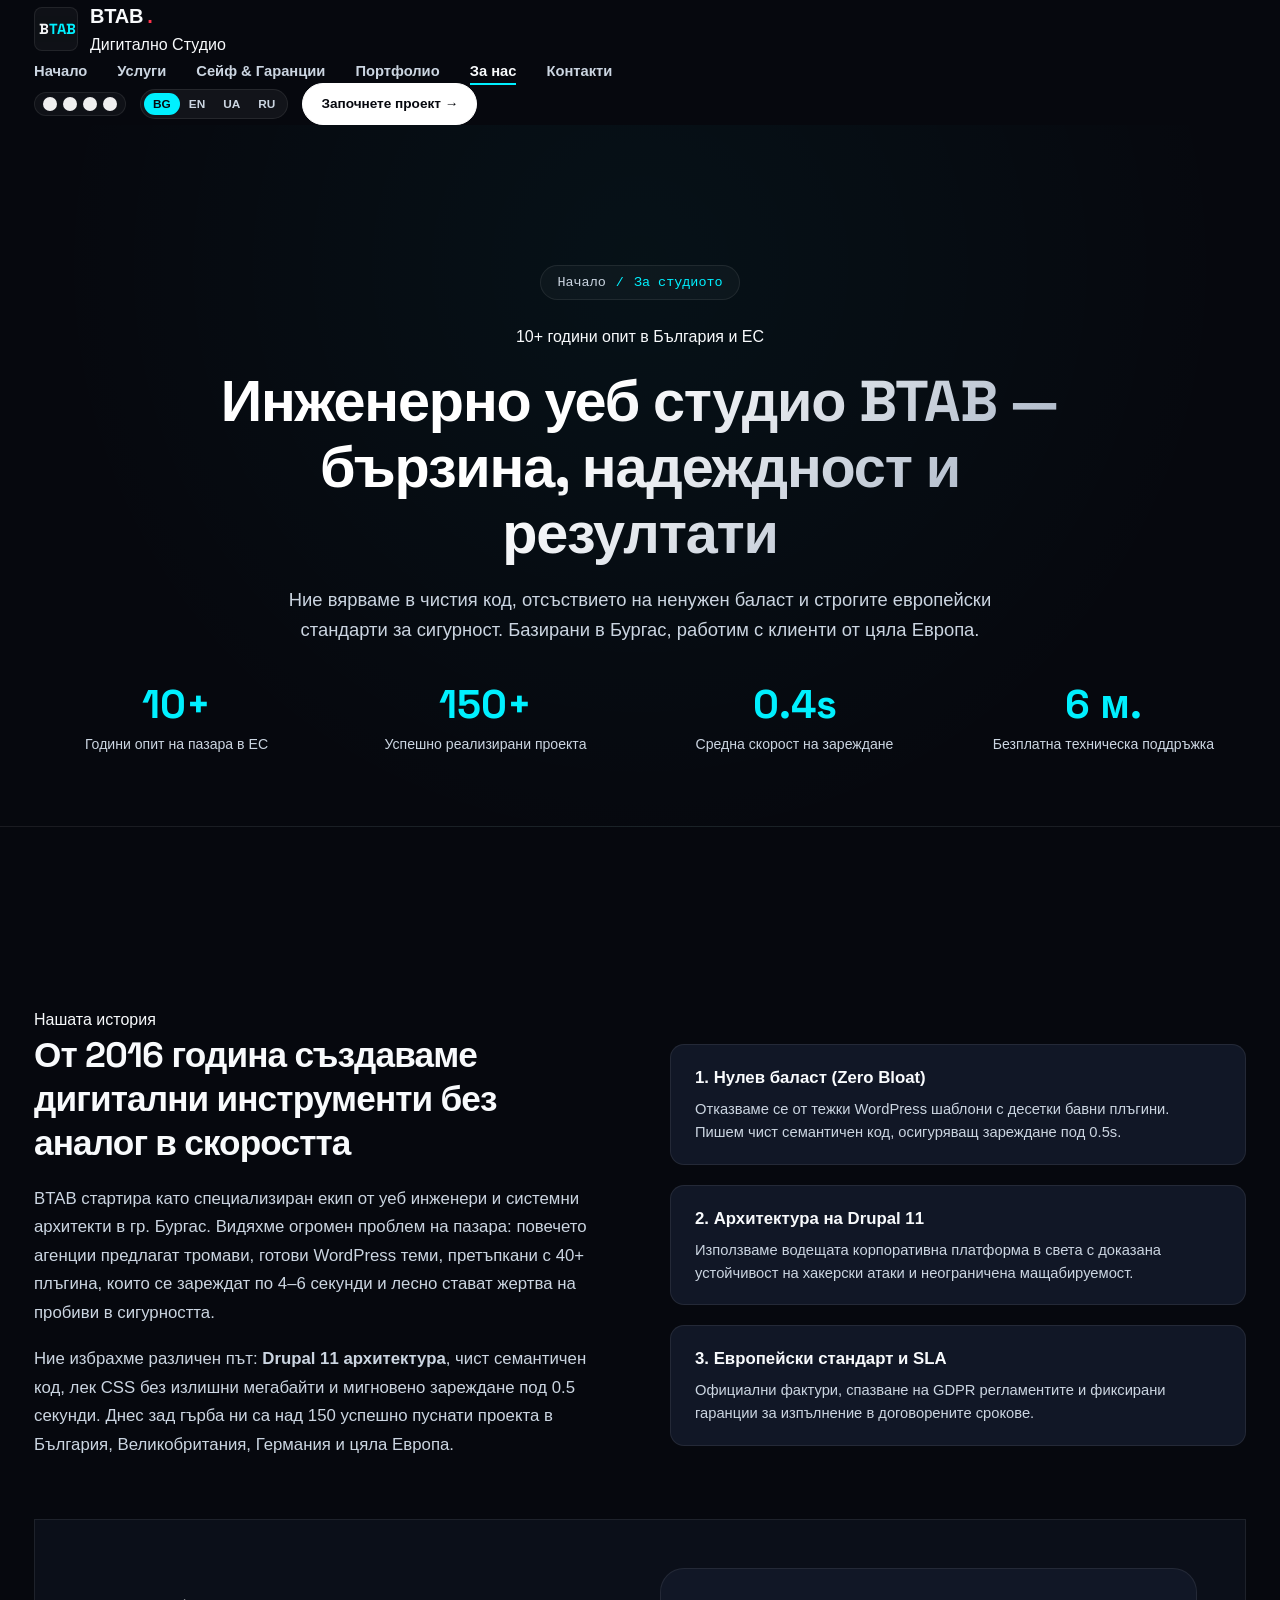
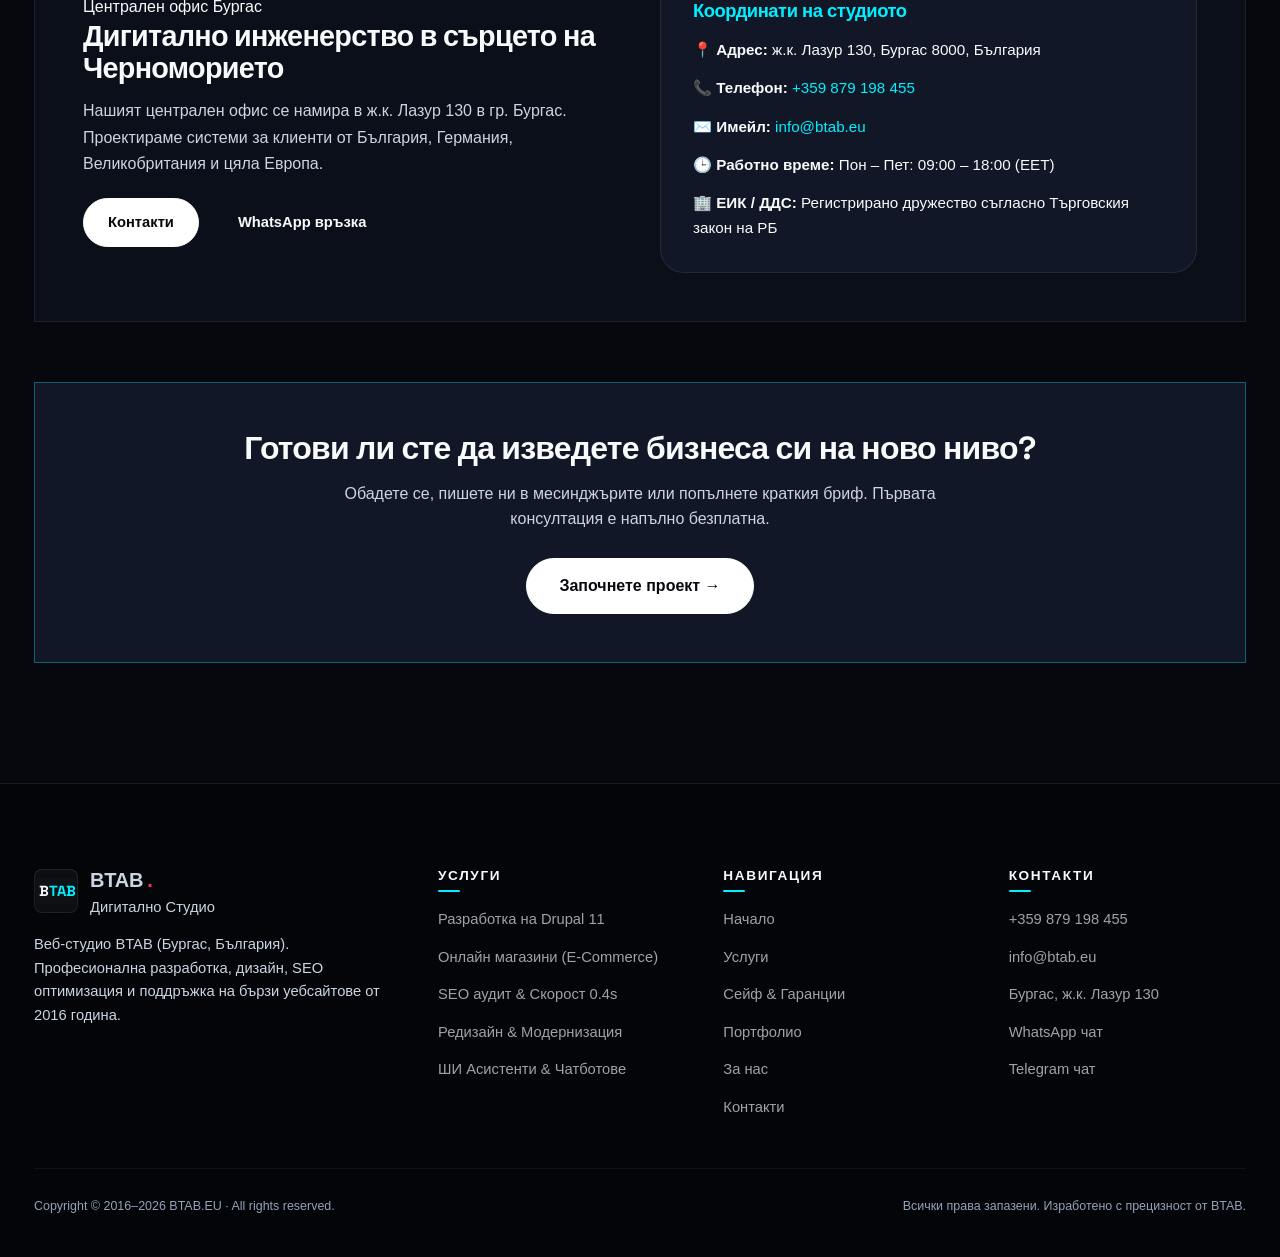
==== commit fbab590c: "fix: complete UX audit updates (refined dark glass ticker, balanced 12-item portfolio grid with ROI " ====
--- a/about.html
+++ b/about.html
@@ -224,7 +224,7 @@
           <ul class="footer-links">
             <li><a href="services.html" data-i18n="service1Title">Разработка на Drupal 11</a></li>
             <li><a href="services.html" data-i18n="service2Title">Онлайн магазини (E-Commerce)</a></li>
-            <li><a href="services.html" data-i18n="service3Title">SEO аудит & Скорост 99+</a></li>
+            <li><a href="services.html" data-i18n="service3Title">SEO аудит & Скорост 0.4s</a></li>
             <li><a href="services.html" data-i18n="service4Title">Редизайн & Модернизация</a></li>
             <li><a href="services.html" data-i18n="service5Title">ШИ Асистенти & Чатботове</a></li>
           </ul>
--- a/css/main.css
+++ b/css/main.css
@@ -14,8 +14,8 @@
   --border-glow: rgba(0, 240, 255, 0.35);
 
   --text-main: #f8fafc;
-  --text-muted: #94a3b8;
-  --text-dim: #64748b;
+  --text-muted: #cbd5e1;
+  --text-dim: #94a3b8;
 
   /* Theme Accents (Switchable) */
   --accent-primary: #00f0ff;
@@ -667,42 +667,44 @@
   color: var(--text-dim);
 }
 
-/* ================= CROSSING MARQUEE RIBBONS ================= */
+/* ================= REFINED DUAL TECH TICKERS ================= */
 .marquee-ribbons-section {
   position: relative;
-  padding: 30px 0;
+  padding: 20px 0;
   overflow: hidden;
-  margin: 30px 0;
+  margin: 36px 0;
 }
 
 .marquee-ribbon {
   display: flex;
   white-space: nowrap;
   overflow: hidden;
-  padding: 14px 0;
-  font-family: var(--font-heading);
-  font-weight: 800;
-  font-size: 1rem;
-  letter-spacing: 0.08em;
+  padding: 10px 0;
+  font-family: ui-monospace, 'SF Mono', monospace;
+  font-weight: 600;
+  font-size: 0.84rem;
+  letter-spacing: 0.12em;
   text-transform: uppercase;
 }
 
 .marquee-ribbon-1 {
-  background: var(--accent-primary);
-  color: #06080e;
-  transform: rotate(-1.5deg) scale(1.03);
-  box-shadow: 0 10px 30px var(--accent-primary-glow);
-  z-index: 2;
-  position: relative;
-}
-
-.marquee-ribbon-2 {
-  background: var(--bg-surface-elevated);
+  background: rgba(14, 20, 32, 0.72);
   color: var(--text-main);
   border-top: 1px solid var(--border-subtle);
   border-bottom: 1px solid var(--border-subtle);
-  transform: rotate(1.2deg) scale(1.03);
-  margin-top: -10px;
+  backdrop-filter: blur(12px);
+  transform: rotate(-0.5deg) scale(1.01);
+  box-shadow: 0 4px 20px rgba(0, 0, 0, 0.4);
+  z-index: 2;
+  position: relative;
+}
+
+.marquee-ribbon-2 {
+  background: rgba(8, 11, 18, 0.85);
+  color: var(--text-muted);
+  border-bottom: 1px solid var(--border-subtle);
+  transform: rotate(0.5deg) scale(1.01);
+  margin-top: -4px;
   z-index: 1;
 }
 
@@ -764,15 +766,48 @@
 
 /* Sections Common */
 .section {
-  padding: 100px 0;
+  padding: 120px 0;
   position: relative;
   z-index: 2;
 }
 
 .section-darker {
-  background: #080b12;
-  border-top: 1px solid var(--border-subtle);
-  border-bottom: 1px solid var(--border-subtle);
+  background: #04060b;
+  border-top: 1px solid rgba(255, 255, 255, 0.06);
+  border-bottom: 1px solid rgba(255, 255, 255, 0.06);
+}
+
+.section-elevated {
+  background: radial-gradient(circle at 50% 20%, rgba(0, 240, 255, 0.04) 0%, #070a12 70%);
+  border-top: 1px solid rgba(255, 255, 255, 0.05);
+  border-bottom: 1px solid rgba(255, 255, 255, 0.05);
+}
+
+/* 3-Second Position Focus Strip */
+.hero-focus-strip {
+  display: inline-flex;
+  align-items: center;
+  justify-content: center;
+  gap: 12px;
+  flex-wrap: wrap;
+  background: rgba(255, 255, 255, 0.03);
+  border: 1px solid var(--border-subtle);
+  border-radius: var(--radius-full);
+  padding: 8px 22px;
+  margin: 0 auto 28px;
+  font-family: var(--font-heading);
+  font-size: 0.88rem;
+  color: var(--text-muted);
+}
+
+.focus-pill {
+  color: var(--text-main);
+  font-weight: 600;
+}
+
+.focus-sep {
+  color: var(--accent-primary);
+  opacity: 0.6;
 }
 
 .section-header {
@@ -1453,13 +1488,22 @@
   margin-top: 2px;
 }
 
+.form-reassurance-note {
+  font-size: 0.82rem;
+  color: var(--text-dim);
+  text-align: center;
+  margin-top: 14px;
+  line-height: 1.45;
+  letter-spacing: 0.01em;
+}
+
 /* ================= FOOTER (BUBBLE FOOTER) ================= */
-.footer {
+.site-footer, .footer {
   border-top: 1px solid var(--border-subtle);
-  background: #040508;
-  padding: 60px 0 30px;
+  background: #030508;
+  padding: 80px 0 40px;
   color: var(--text-muted);
-  font-size: 0.88rem;
+  font-size: 0.92rem;
   position: relative;
 }
 
@@ -1473,28 +1517,54 @@
 .footer-brand p {
   margin-top: 16px;
   max-width: 320px;
-  font-size: 0.88rem;
-  line-height: 1.6;
+  font-size: 0.92rem;
+  line-height: 1.65;
+  color: var(--text-muted);
 }
 
 .footer-col-title {
-  font-size: 0.8rem;
+  font-size: 0.85rem;
   font-weight: 800;
   text-transform: uppercase;
-  letter-spacing: 0.1em;
+  letter-spacing: 0.12em;
   color: var(--text-main);
-  margin-bottom: 20px;
+  margin-bottom: 22px;
+  position: relative;
+  display: inline-block;
+}
+
+.footer-col-title::after {
+  content: '';
+  position: absolute;
+  bottom: -6px;
+  left: 0;
+  width: 22px;
+  height: 2px;
+  background: var(--accent-primary);
+  border-radius: 2px;
 }
 
 .footer-links {
   list-style: none;
   display: flex;
   flex-direction: column;
-  gap: 12px;
+  gap: 14px;
+}
+
+.footer-links a {
+  color: #a1a1aa;
+  font-size: 0.92rem;
+  text-decoration: none;
+  display: inline-flex;
+  align-items: center;
+  gap: 6px;
+  transition: all var(--transition-fast);
 }
 
 .footer-links a:hover {
   color: var(--accent-primary);
+  transform: translateX(4px);
+  text-shadow: 0 0 12px var(--accent-primary-glow);
 }
 
 .footer-bottom {
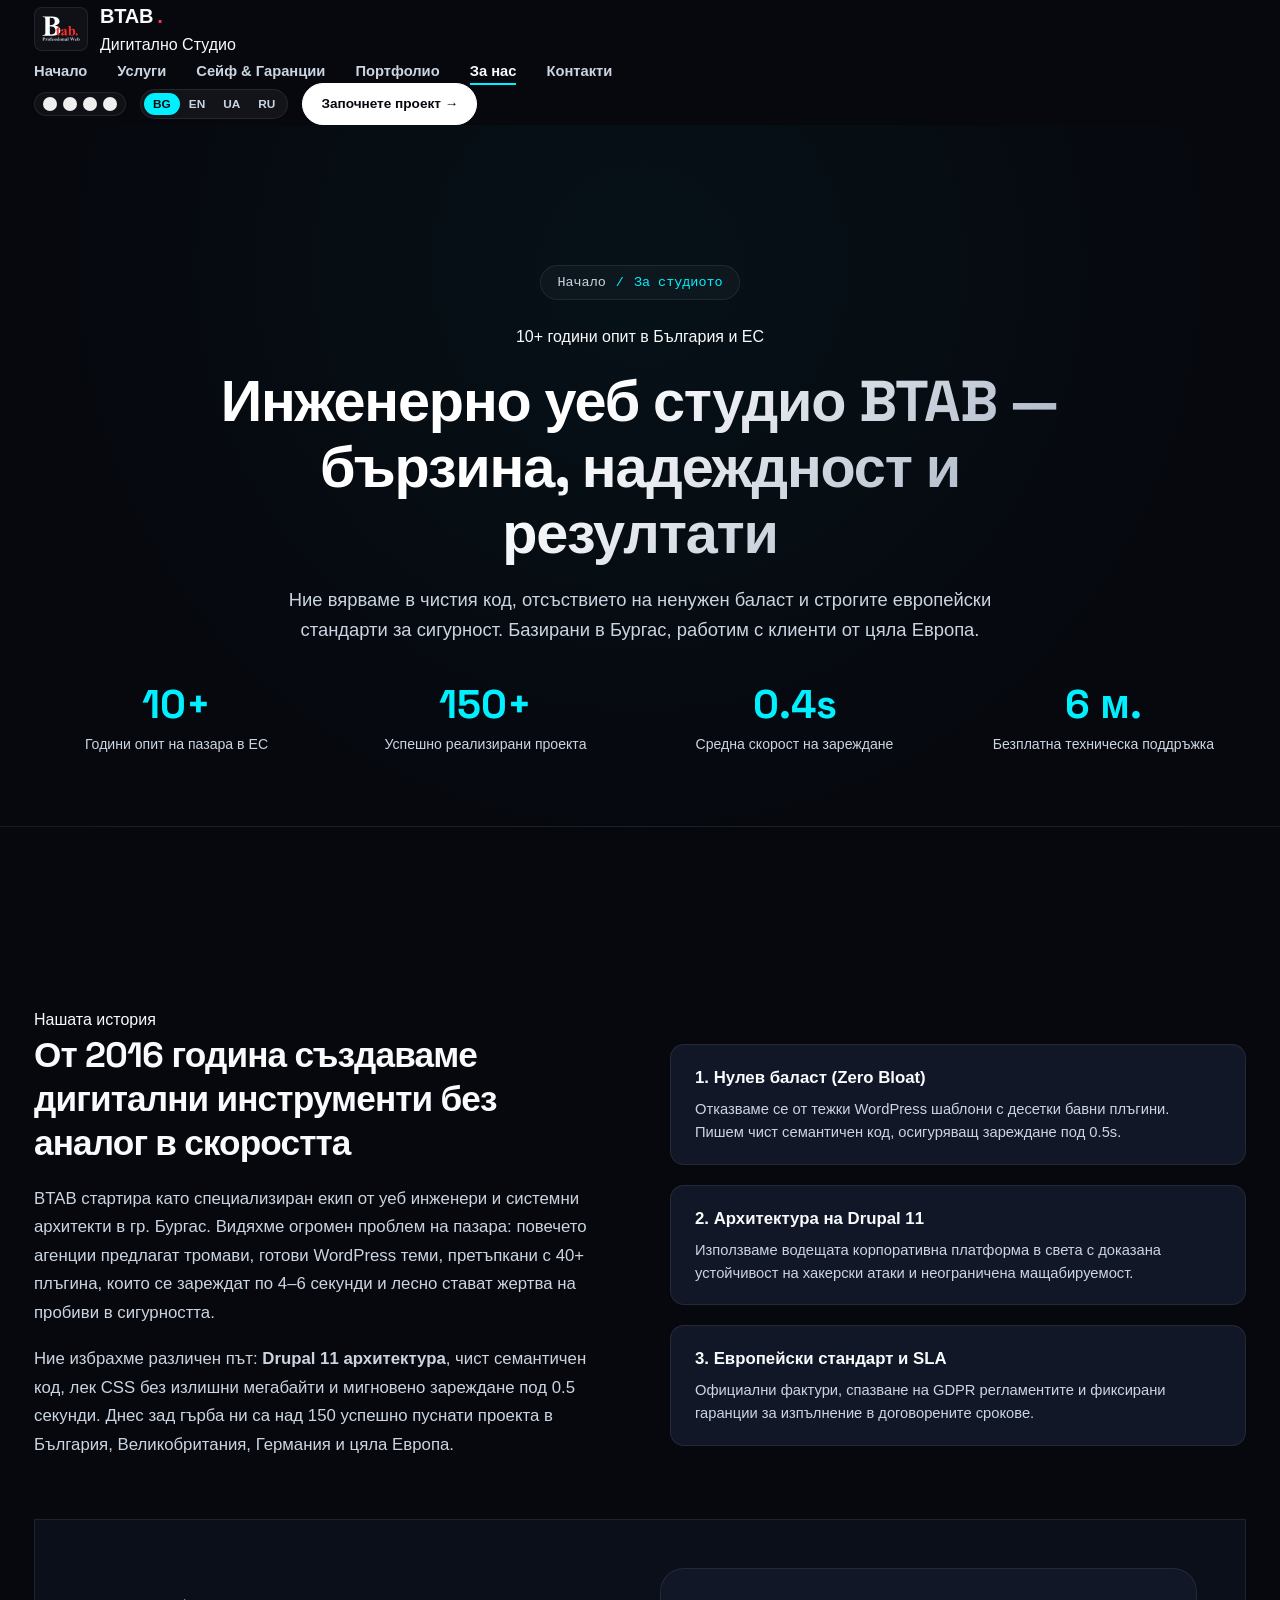
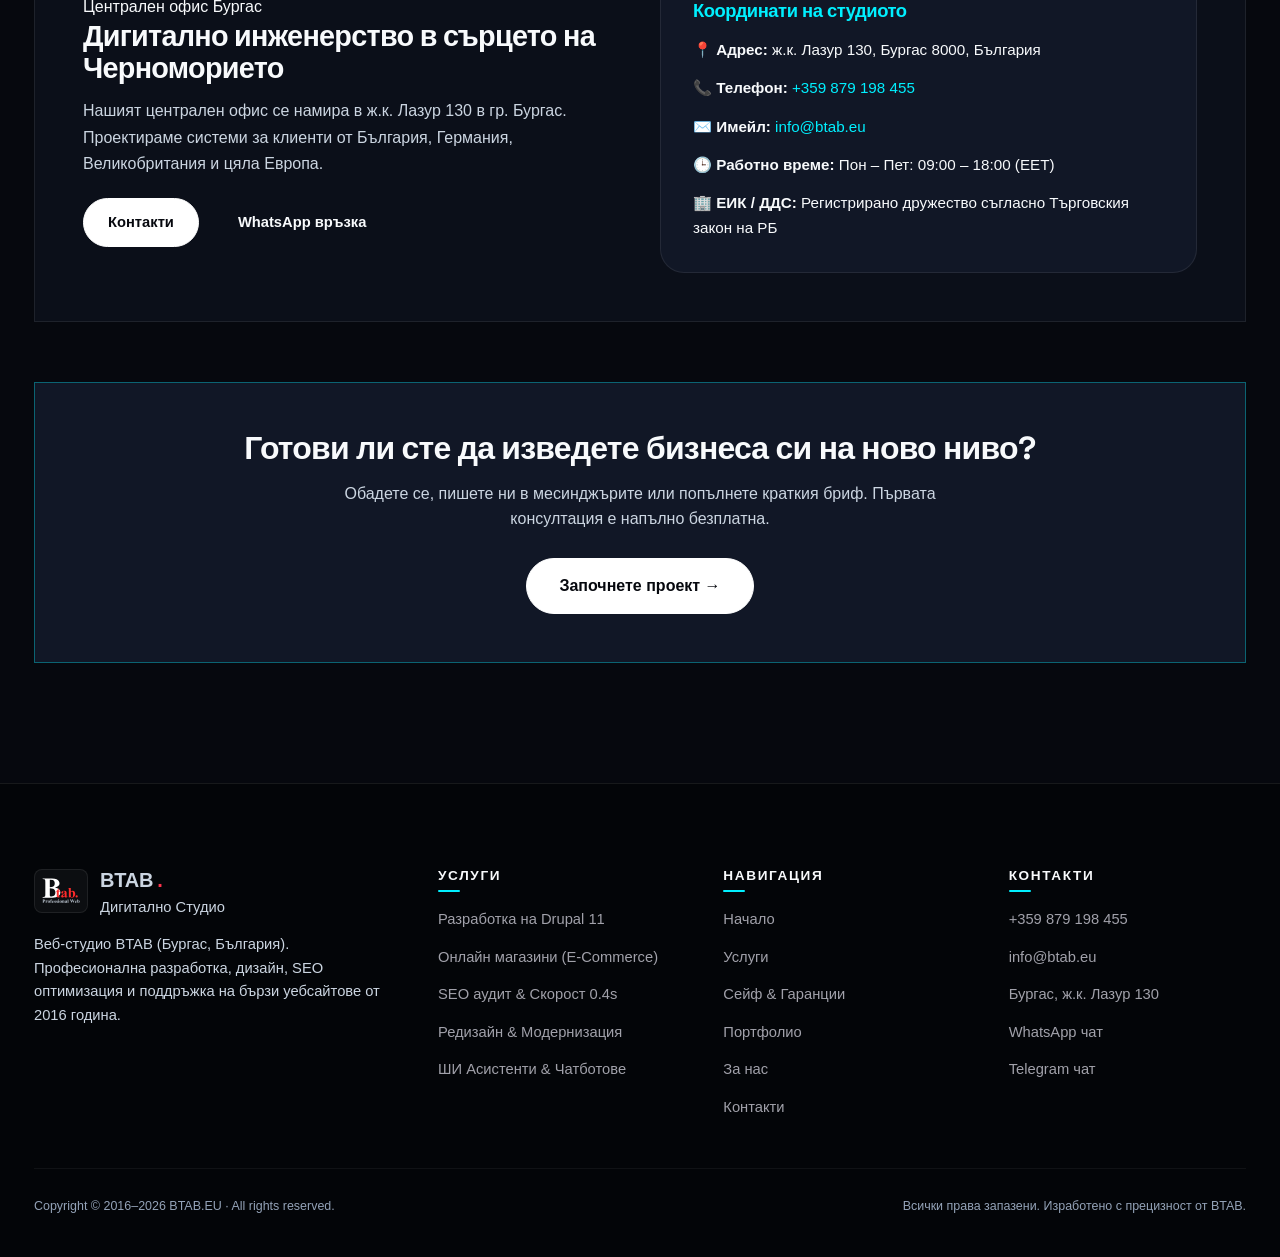
==== commit db822626: "feat: integrate authentic original BTAB logo from btab.eu into header, footer, favicon, and Drupal 1" ====
--- a/about.html
+++ b/about.html
@@ -22,11 +22,7 @@
     <div class="container header-container">
       <a href="index.html" class="brand-link">
         <div class="brand-logo-wrap">
-          <svg viewBox="0 0 140 92" fill="none" xmlns="http://www.w3.org/2000/svg">
-            <rect width="140" height="92" rx="10" fill="#0E1116"/>
-            <text x="12" y="65" font-family="'Space Grotesk', sans-serif" font-size="52" font-weight="800" fill="#F3F4F6">B</text>
-            <text x="46" y="65" font-family="'Space Grotesk', sans-serif" font-size="52" font-weight="800" fill="#00f0ff">TAB</text>
-          </svg>
+          <img src="assets/images/logo.svg" alt="BTAB Web Studio" class="brand-logo-img">
         </div>
         <div class="brand-text">
           <span class="brand-title">BTAB<span>.</span></span>
@@ -203,11 +199,7 @@
         <div class="footer-brand-col">
           <a href="index.html" class="brand-link" style="margin-bottom: 14px;">
             <div class="brand-logo-wrap">
-              <svg viewBox="0 0 140 92" fill="none" xmlns="http://www.w3.org/2000/svg">
-                <rect width="140" height="92" rx="10" fill="#0E1116"/>
-                <text x="12" y="65" font-family="'Space Grotesk', sans-serif" font-size="52" font-weight="800" fill="#F3F4F6">B</text>
-                <text x="46" y="65" font-family="'Space Grotesk', sans-serif" font-size="52" font-weight="800" fill="#00f0ff">TAB</text>
-              </svg>
+              <img src="assets/images/logo.svg" alt="BTAB Web Studio" class="brand-logo-img">
             </div>
             <div class="brand-text">
               <span class="brand-title">BTAB<span>.</span></span>
--- a/css/main.css
+++ b/css/main.css
@@ -207,7 +207,7 @@
 }
 
 .brand-logo-wrap {
-  width: 44px;
+  width: 54px;
   height: 44px;
   display: flex;
   align-items: center;
@@ -215,11 +215,22 @@
   border-radius: var(--radius-sm);
   background: rgba(255, 255, 255, 0.04);
   border: 1px solid var(--border-subtle);
-}
-
-.brand-logo-wrap svg {
-  height: 26px;
+  padding: 4px 6px;
+  transition: all var(--transition-fast);
+}
+
+.brand-logo-wrap:hover {
+  background: rgba(255, 255, 255, 0.08);
+  border-color: rgba(255, 255, 255, 0.18);
+}
+
+.brand-logo-wrap svg,
+.brand-logo-wrap img {
+  height: 32px;
   width: auto;
+  max-width: 100%;
+  display: block;
+  object-fit: contain;
 }
 
 .brand-title {
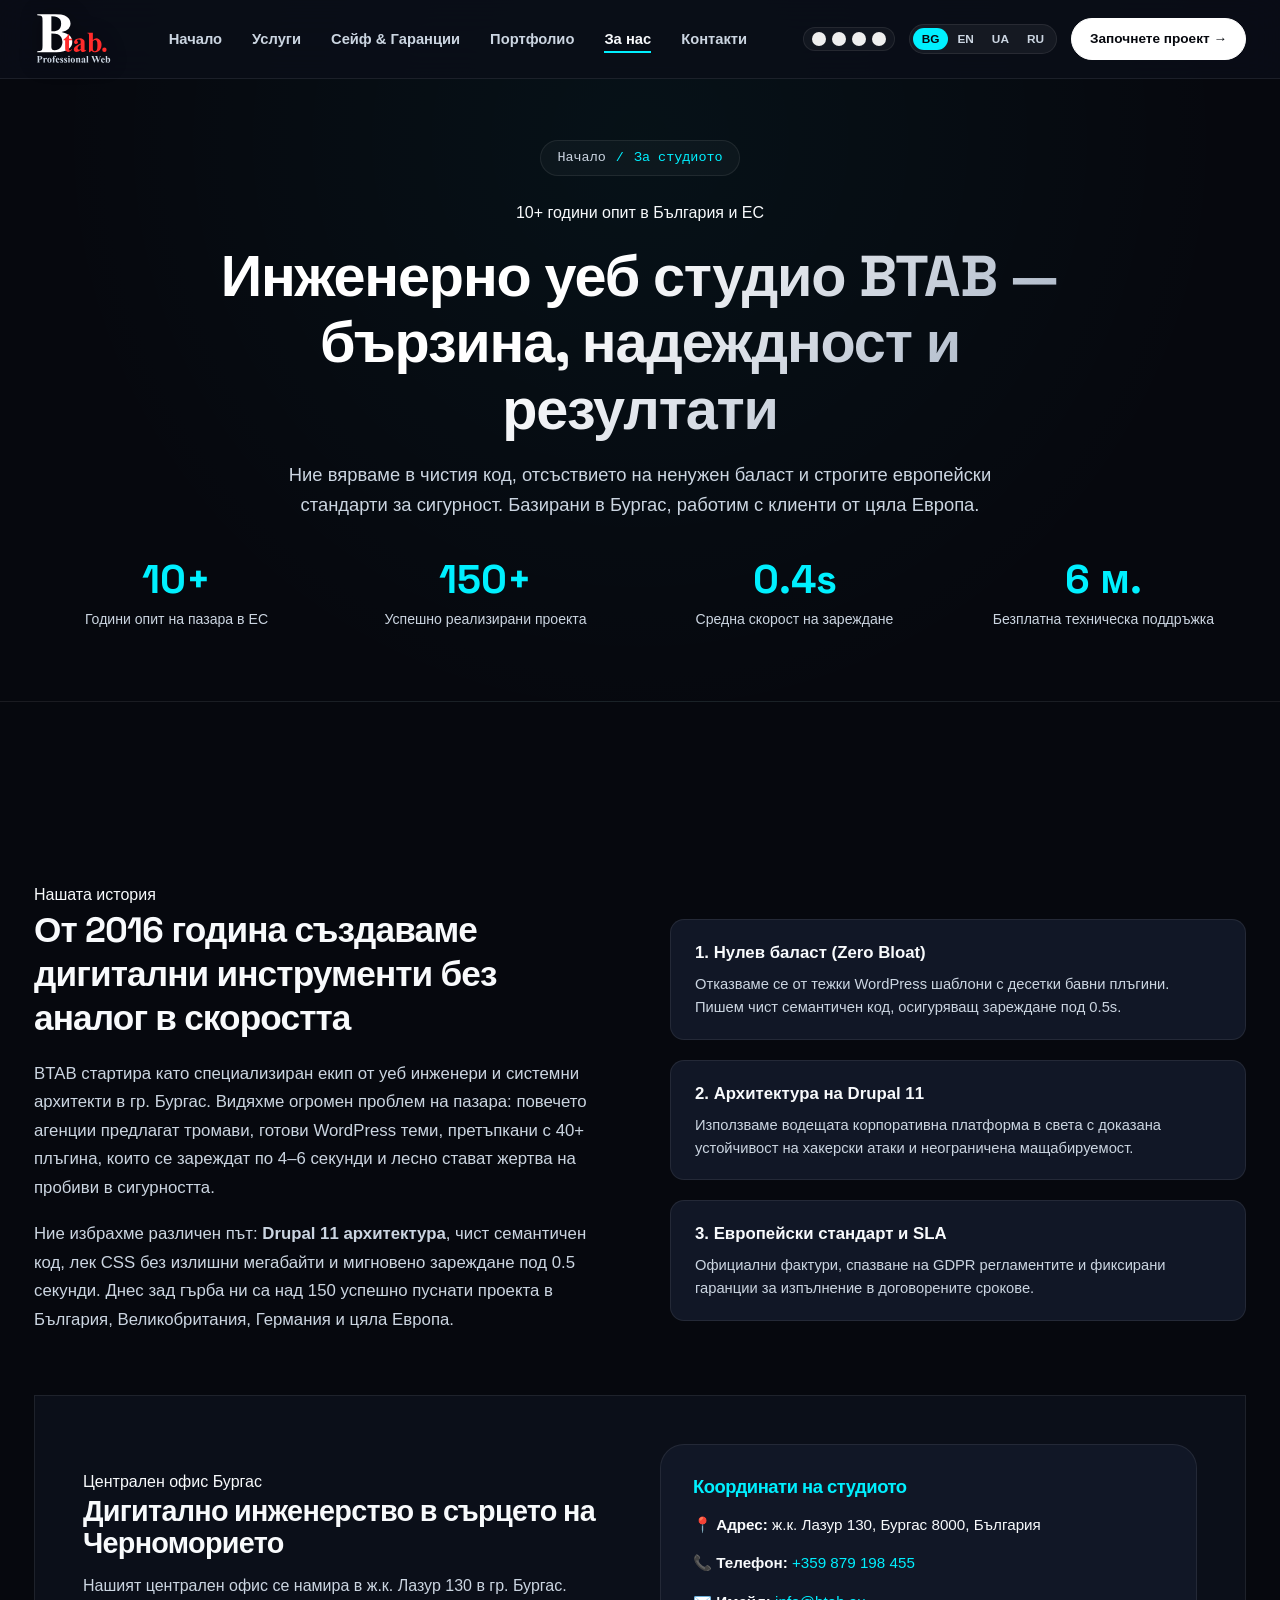
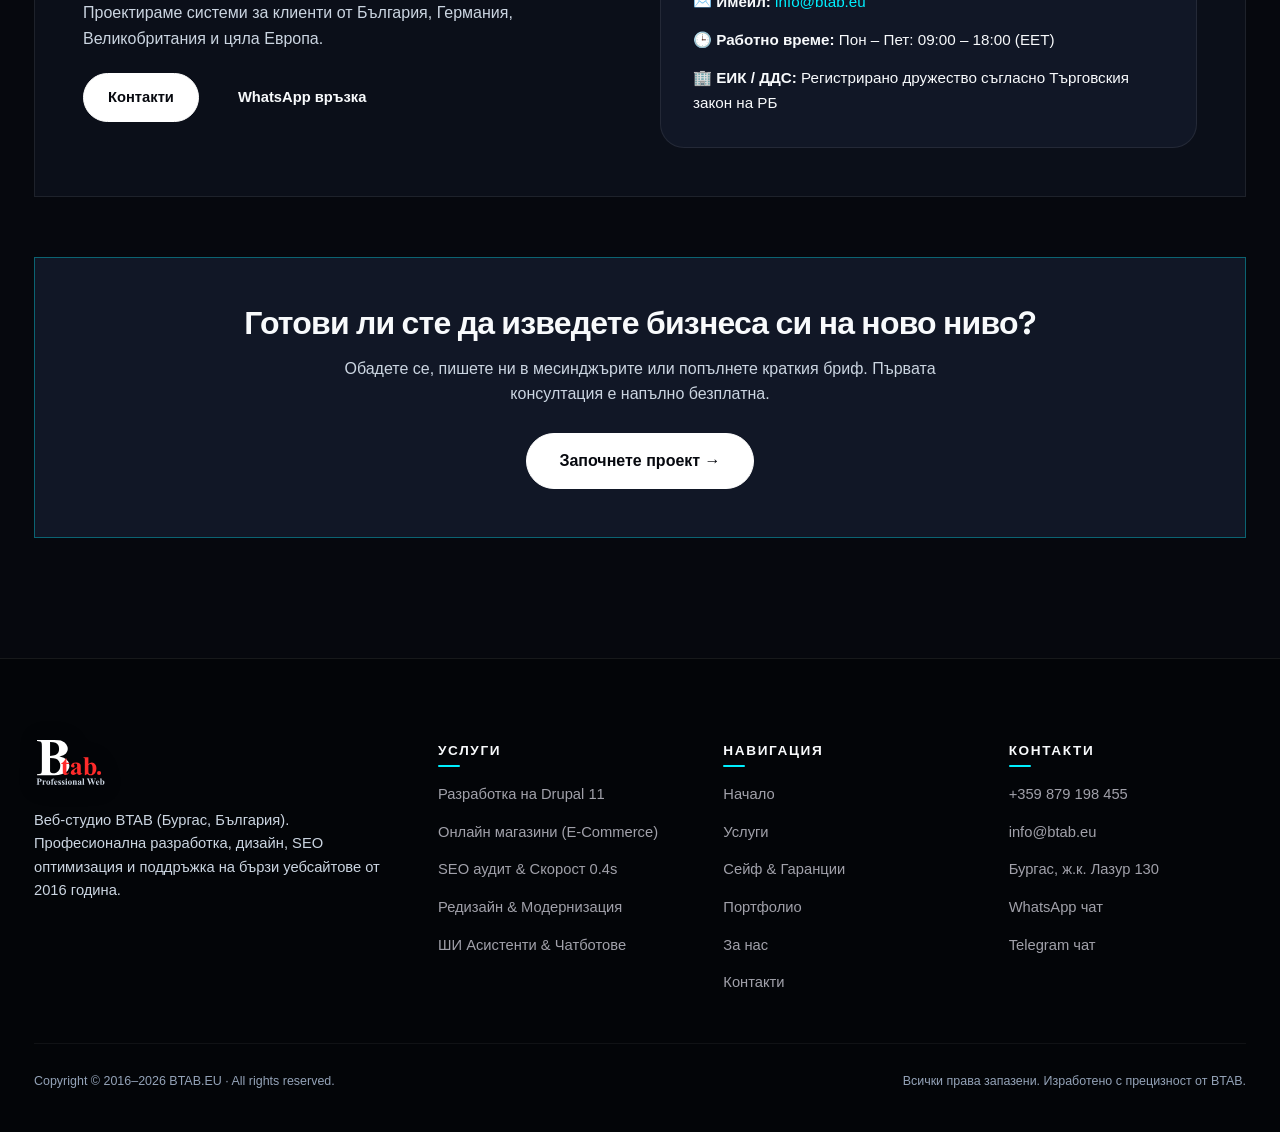
==== commit b2d95515: "feat: make brand logo larger and standalone, remove redundant brand text across all pages" ====
--- a/about.html
+++ b/about.html
@@ -20,14 +20,8 @@
   <!-- ================= HEADER NAVIGATION ================= -->
   <header class="site-header">
     <div class="container header-container">
-      <a href="index.html" class="brand-link">
-        <div class="brand-logo-wrap">
-          <img src="assets/images/logo.svg" alt="BTAB Web Studio" class="brand-logo-img">
-        </div>
-        <div class="brand-text">
-          <span class="brand-title">BTAB<span>.</span></span>
-          <span class="brand-subtitle" data-i18n="brandSubtitle">Digital Studio</span>
-        </div>
+      <a href="index.html" class="brand-link" title="BTAB Web Studio">
+        <img src="assets/images/logo.svg" alt="BTAB Web Studio" class="brand-logo-img">
       </a>
 
       <nav>
@@ -197,14 +191,8 @@
     <div class="container footer-container">
       <div class="footer-grid">
         <div class="footer-brand-col">
-          <a href="index.html" class="brand-link" style="margin-bottom: 14px;">
-            <div class="brand-logo-wrap">
-              <img src="assets/images/logo.svg" alt="BTAB Web Studio" class="brand-logo-img">
-            </div>
-            <div class="brand-text">
-              <span class="brand-title">BTAB<span>.</span></span>
-              <span class="brand-subtitle" data-i18n="brandSubtitle">Digital Studio</span>
-            </div>
+          <a href="index.html" class="brand-link" style="margin-bottom: 16px;" title="BTAB Web Studio">
+            <img src="assets/images/logo.svg" alt="BTAB Web Studio" class="brand-logo-img footer-logo-img">
           </a>
           <p data-i18n="footerDesc">
             Веб-студио BTAB (Бургас, България). Професионална разработка, дизайн, SEO оптимизация и поддръжка на бързи уебсайтове от 2016 година.
--- a/css/main.css
+++ b/css/main.css
@@ -180,7 +180,8 @@
 }
 
 /* Navigation Bar */
-.navbar {
+.navbar,
+.site-header {
   position: fixed;
   top: 0;
   left: 0;
@@ -193,7 +194,8 @@
   transition: all var(--transition-normal);
 }
 
-.navbar-inner {
+.navbar-inner,
+.header-container {
   display: flex;
   align-items: center;
   justify-content: space-between;
@@ -201,49 +203,46 @@
 }
 
 .brand-link {
-  display: flex;
-  align-items: center;
-  gap: 12px;
+  display: inline-flex;
+  align-items: center;
+  text-decoration: none;
+  transition: transform var(--transition-fast), opacity var(--transition-fast);
+}
+
+.brand-link:hover {
+  transform: translateY(-1px);
 }
 
 .brand-logo-wrap {
-  width: 54px;
-  height: 44px;
   display: flex;
   align-items: center;
   justify-content: center;
-  border-radius: var(--radius-sm);
-  background: rgba(255, 255, 255, 0.04);
-  border: 1px solid var(--border-subtle);
-  padding: 4px 6px;
-  transition: all var(--transition-fast);
-}
-
-.brand-logo-wrap:hover {
-  background: rgba(255, 255, 255, 0.08);
-  border-color: rgba(255, 255, 255, 0.18);
-}
-
-.brand-logo-wrap svg,
-.brand-logo-wrap img {
-  height: 32px;
+}
+
+.brand-logo-img {
+  height: 52px;
   width: auto;
-  max-width: 100%;
+  max-width: 140px;
   display: block;
   object-fit: contain;
-}
-
-.brand-title {
-  font-size: 1.25rem;
-  font-weight: 800;
-  letter-spacing: -0.01em;
-  display: flex;
-  align-items: center;
-  gap: 4px;
-}
-
-.brand-title span {
-  color: var(--accent-coral);
+  filter: drop-shadow(0 2px 10px rgba(0, 0, 0, 0.45));
+  transition: transform var(--transition-fast), filter var(--transition-fast);
+}
+
+.brand-link:hover .brand-logo-img {
+  transform: scale(1.03);
+  filter: drop-shadow(0 4px 18px rgba(255, 43, 43, 0.35)) drop-shadow(0 2px 8px rgba(0, 0, 0, 0.6));
+}
+
+.footer-logo-img {
+  height: 48px;
+  margin-bottom: 6px;
+}
+
+@media (max-width: 768px) {
+  .brand-logo-img {
+    height: 42px;
+  }
 }
 
 .brand-issue-pill {
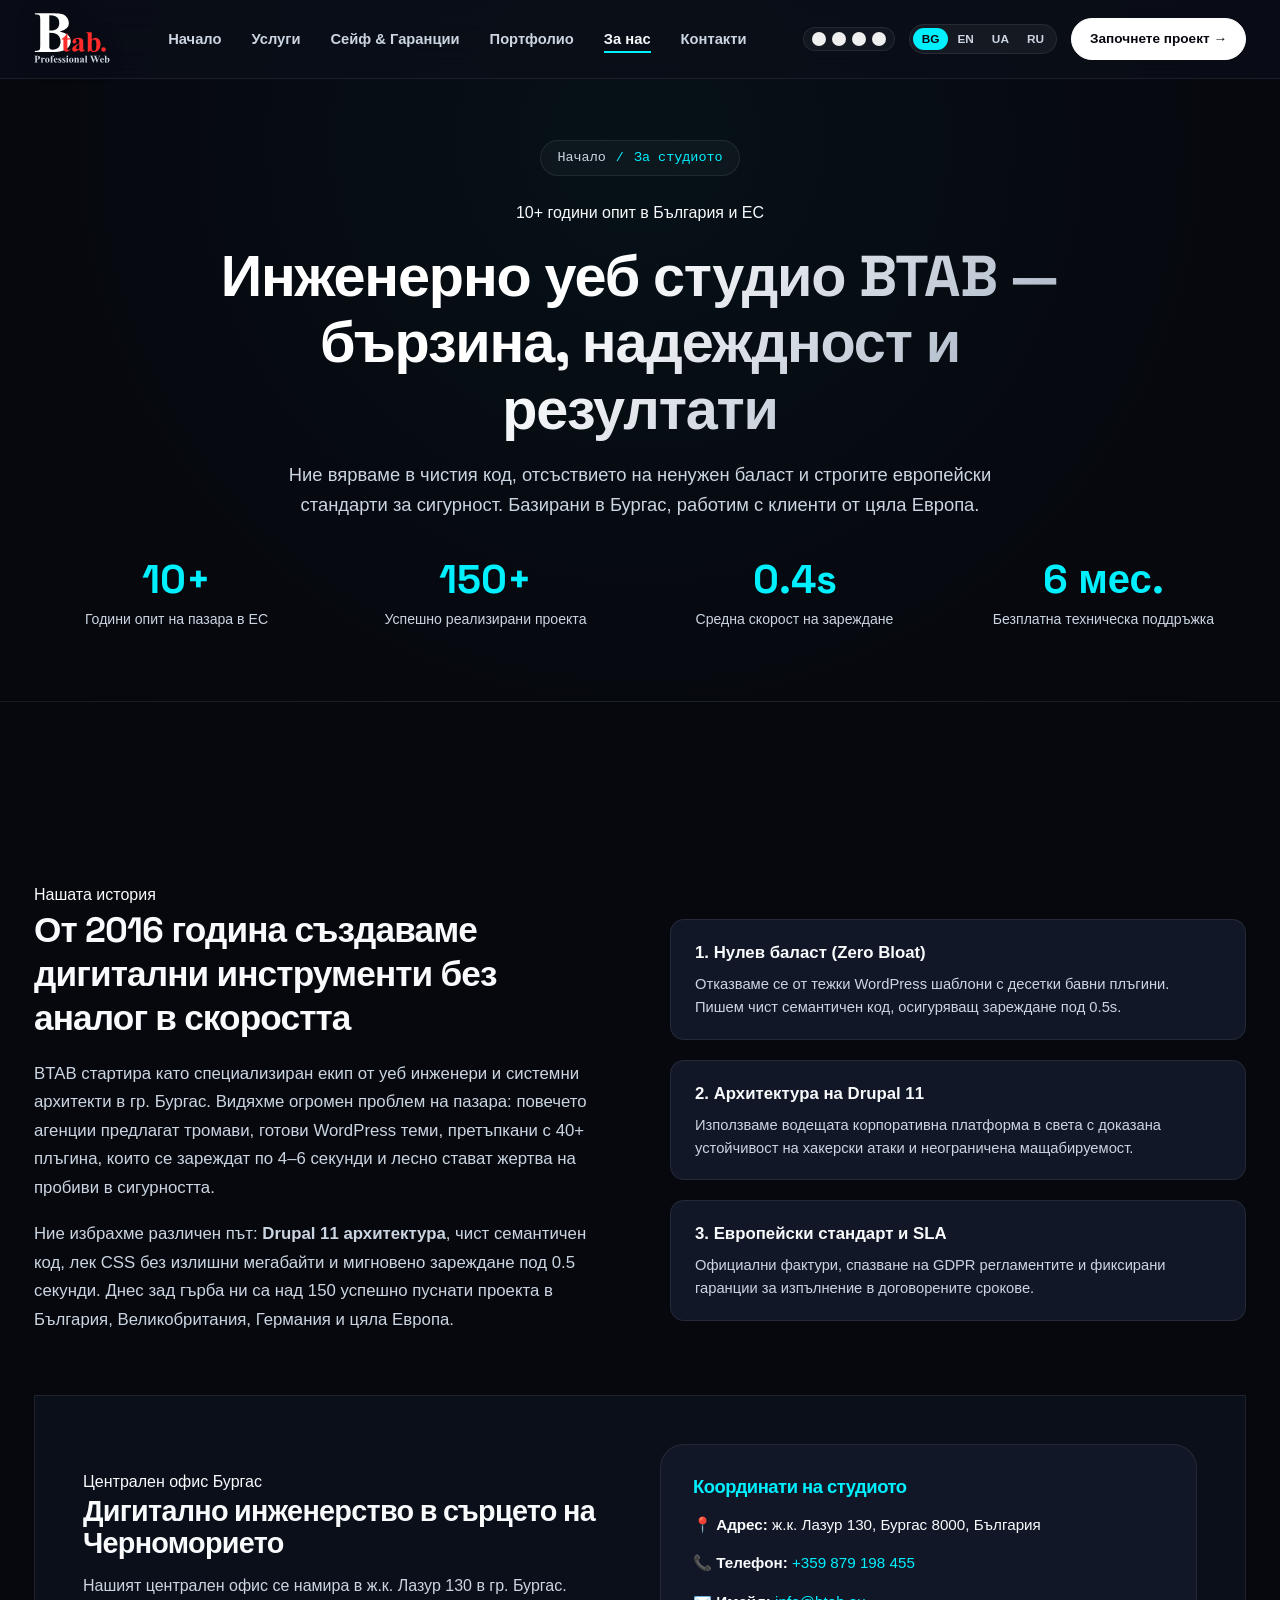
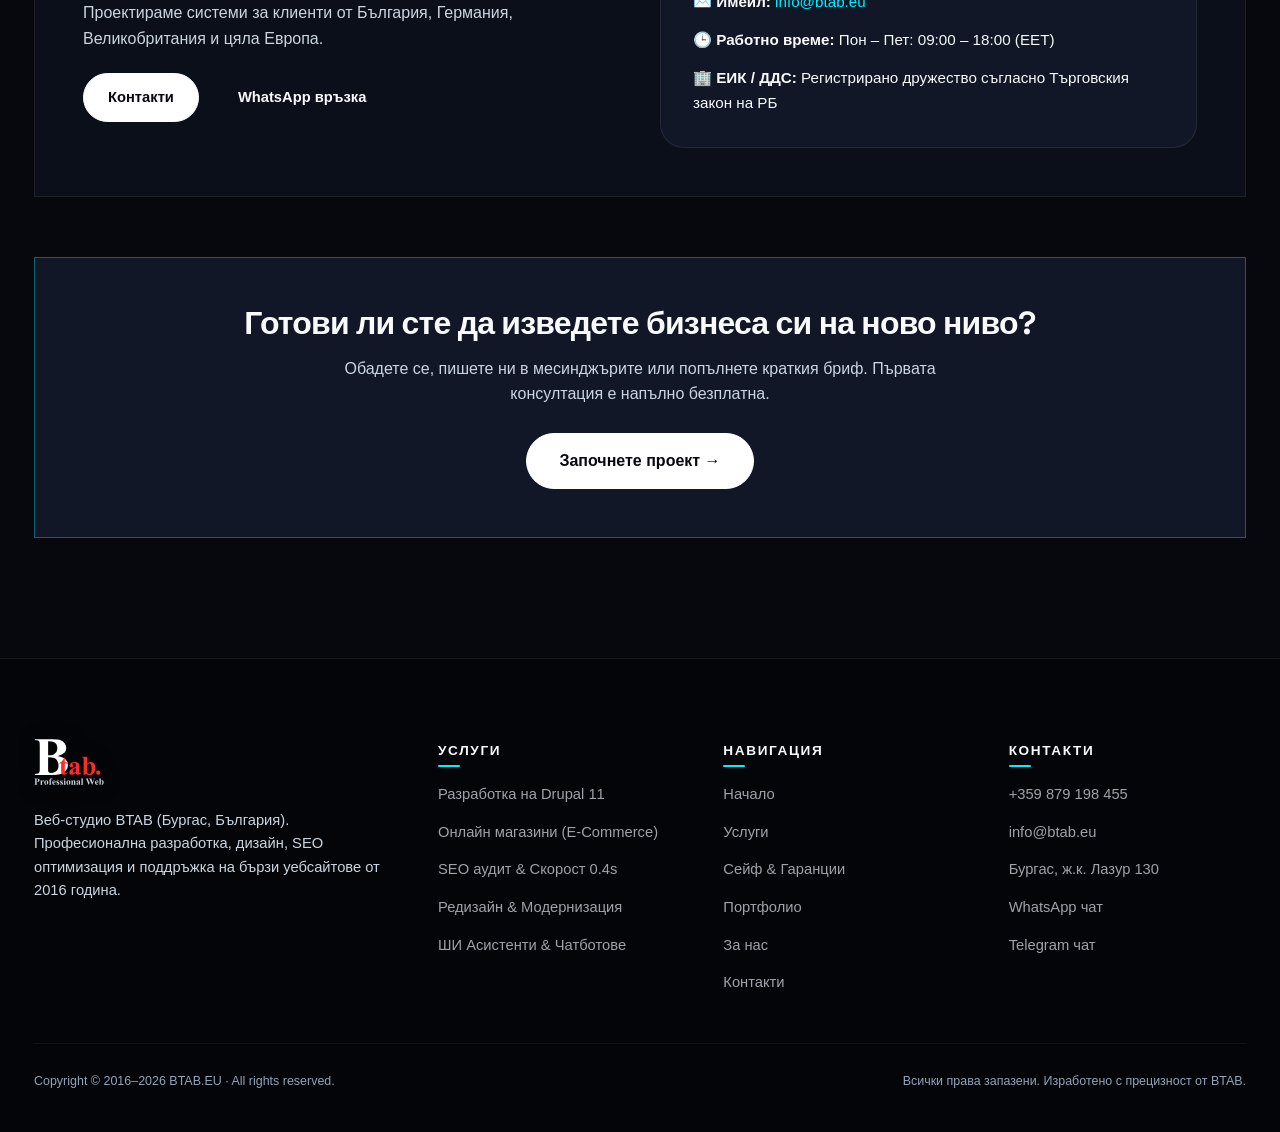
==== commit 6ef24430: "fix(i18n): full multilingual support for SLA clauses on vault.html and all subpages (BG, EN, UA, RU)" ====
--- a/about.html
+++ b/about.html
@@ -96,7 +96,7 @@
           <div class="trust-stat-label" data-i18n="statSpeed">Средна скорост на зареждане</div>
         </div>
         <div class="trust-stat-card">
-          <div class="trust-stat-num">6 м.</div>
+          <div class="trust-stat-num" data-i18n="trustStatSupportVal">6 мес.</div>
           <div class="trust-stat-label" data-i18n="statSupport">Безплатна техническа поддръжка</div>
         </div>
       </div>
@@ -108,14 +108,14 @@
     <div class="container">
       <div class="about-split-grid">
         <div>
-          <span class="badge-bubble" style="margin-bottom: 14px;">Нашата история</span>
-          <h2 style="font-size: 2.2rem; font-weight: 800; line-height: 1.25; margin-bottom: 20px; color: var(--text-main);">
+          <span class="badge-bubble" style="margin-bottom: 14px;" data-i18n="aboutStoryBadge">Нашата история</span>
+          <h2 style="font-size: 2.2rem; font-weight: 800; line-height: 1.25; margin-bottom: 20px; color: var(--text-main);" data-i18n="aboutStoryTitle">
             От 2016 година създаваме дигитални инструменти без аналог в скоростта
           </h2>
-          <p style="color: var(--text-muted); font-size: 1.05rem; line-height: 1.7; margin-bottom: 18px;">
+          <p style="color: var(--text-muted); font-size: 1.05rem; line-height: 1.7; margin-bottom: 18px;" data-i18n="aboutStoryP1">
             BTAB стартира като специализиран екип от уеб инженери и системни архитекти в гр. Бургас. Видяхме огромен проблем на пазара: повечето агенции предлагат тромави, готови WordPress теми, претъпкани с 40+ плъгина, които се зареждат по 4–6 секунди и лесно стават жертва на пробиви в сигурността.
           </p>
-          <p style="color: var(--text-muted); font-size: 1.05rem; line-height: 1.7;">
+          <p style="color: var(--text-muted); font-size: 1.05rem; line-height: 1.7;" data-i18n="aboutStoryP2">
             Ние избрахме различен път: <strong>Drupal 11 архитектура</strong>, чист семантичен код, лек CSS без излишни мегабайти и мигновено зареждане под 0.5 секунди. Днес зад гърба ни са над 150 успешно пуснати проекта в България, Великобритания, Германия и цяла Европа.
           </p>
         </div>
@@ -156,18 +156,18 @@
           </p>
           <div style="display: flex; gap: 14px; flex-wrap: wrap;">
             <a href="contacts.html" class="btn btn-primary" data-i18n="navContacts">Контакти</a>
-            <a href="https://api.whatsapp.com/send?phone=359879198455" target="_blank" rel="noreferrer" class="btn btn-outline">WhatsApp връзка</a>
+            <a href="https://api.whatsapp.com/send?phone=359879198455" target="_blank" rel="noreferrer" class="btn btn-outline" data-i18n="aboutWhatsappBtn">WhatsApp връзка</a>
           </div>
         </div>
 
         <div style="background: var(--bg-surface-elevated); border: 1px solid var(--border-subtle); border-radius: var(--radius-lg); padding: 32px;">
-          <h4 style="font-size: 1.15rem; font-weight: 700; color: var(--accent-primary); margin-bottom: 16px;">Координати на студиото</h4>
+          <h4 style="font-size: 1.15rem; font-weight: 700; color: var(--accent-primary); margin-bottom: 16px;" data-i18n="aboutCoordTitle">Координати на студиото</h4>
           <ul style="list-style: none; padding: 0; margin: 0; display: flex; flex-direction: column; gap: 14px; font-size: 0.95rem; color: var(--text-main);">
-            <li>📍 <strong>Адрес:</strong> ж.к. Лазур 130, Бургас 8000, България</li>
+            <li data-i18n="aboutCoordAddr">📍 <strong>Адрес:</strong> ж.к. Лазур 130, Бургас 8000, България</li>
             <li>📞 <strong>Телефон:</strong> <a href="tel:+359879198455" style="color: var(--accent-primary);">+359 879 198 455</a></li>
             <li>✉️ <strong>Имейл:</strong> <a href="mailto:info@btab.eu" style="color: var(--accent-primary);">info@btab.eu</a></li>
-            <li>🕒 <strong>Работно време:</strong> Пон – Пет: 09:00 – 18:00 (EET)</li>
-            <li>🏢 <strong>ЕИК / ДДС:</strong> Регистрирано дружество съгласно Търговския закон на РБ</li>
+            <li data-i18n="aboutCoordHours">🕒 <strong>Работно време:</strong> Пон – Пет: 09:00 – 18:00 (EET)</li>
+            <li data-i18n="aboutCoordLegal">🏢 <strong>ЕИК / ДДС:</strong> Регистрирано дружество съгласно Търговския закон на РБ</li>
           </ul>
         </div>
       </div>
@@ -227,9 +227,9 @@
           <ul class="footer-links">
             <li><a href="tel:+359879198455">+359 879 198 455</a></li>
             <li><a href="mailto:info@btab.eu">info@btab.eu</a></li>
-            <li><a href="contacts.html">Бургас, ж.к. Лазур 130</a></li>
-            <li><a href="https://api.whatsapp.com/send?phone=359879198455" target="_blank" rel="noreferrer">WhatsApp чат</a></li>
-            <li><a href="https://t.me/btab_eu" target="_blank" rel="noreferrer">Telegram чат</a></li>
+            <li><a href="contacts.html" data-i18n="footerAddr">Бургас, ж.к. Лазур 130</a></li>
+            <li><a href="https://api.whatsapp.com/send?phone=359879198455" target="_blank" rel="noreferrer" data-i18n="footerWhatsapp">WhatsApp чат</a></li>
+            <li><a href="https://t.me/btab_eu" target="_blank" rel="noreferrer" data-i18n="footerTelegram">Telegram чат</a></li>
           </ul>
         </div>
       </div>
--- a/css/main.css
+++ b/css/main.css
@@ -443,7 +443,50 @@
   display: flex;
   align-items: center;
   justify-content: center;
-  box-shadow: 0 20px 60px rgba(0, 0, 0, 0.8), inset 0 0 40px rgba(0, 240, 255, 0.04);
+  box-shadow: 0 20px 60px rgba(0, 0, 0, 0.8), 0 0 50px rgba(0, 240, 255, calc(var(--mouse-active, 0) * 0.28));
+  transition: border-color 0.3s ease, box-shadow 0.3s ease;
+}
+
+/* Ambient glass reflection spotlight following the mouse */
+.bubble-wordmark-wrapper::before {
+  content: '';
+  position: absolute;
+  inset: 0;
+  border-radius: inherit;
+  background: radial-gradient(
+    360px circle at var(--mouse-x, -500px) var(--mouse-y, -500px),
+    rgba(0, 240, 255, 0.32) 0%,
+    rgba(56, 189, 248, 0.20) 35%,
+    rgba(168, 85, 247, 0.12) 65%,
+    transparent 85%
+  );
+  pointer-events: none;
+  z-index: 1;
+  opacity: var(--mouse-active, 0);
+  transition: opacity 0.3s ease;
+}
+
+/* Dynamic neon perimeter border spotlight */
+.bubble-wordmark-wrapper::after {
+  content: '';
+  position: absolute;
+  inset: -1px;
+  border-radius: inherit;
+  padding: 1.5px;
+  background: radial-gradient(
+    320px circle at var(--mouse-x, -500px) var(--mouse-y, -500px),
+    #00f0ff 0%,
+    rgba(56, 189, 248, 0.9) 30%,
+    rgba(168, 85, 247, 0.65) 55%,
+    transparent 80%
+  );
+  -webkit-mask: linear-gradient(#fff 0 0) content-box, linear-gradient(#fff 0 0);
+  -webkit-mask-composite: xor;
+  mask-composite: exclude;
+  pointer-events: none;
+  z-index: 5;
+  opacity: var(--mouse-active, 0);
+  transition: opacity 0.35s ease;
 }
 
 /* Canvas where bubbles bounce and pop */
@@ -453,6 +496,7 @@
   width: 100%;
   height: 100%;
   cursor: pointer;
+  z-index: 2;
 }
 
 /* SVG Text Mask overlay */
@@ -465,12 +509,20 @@
   display: flex;
   align-items: center;
   justify-content: center;
+  z-index: 3;
 }
 
 .wordmark-svg-text {
   width: 94%;
   height: auto;
   user-select: none;
+  filter: drop-shadow(0 4px 20px rgba(0, 0, 0, 0.5));
+}
+
+#btab-glow-text {
+  filter: drop-shadow(0 0 6px #ffffff) drop-shadow(0 0 16px rgba(0, 240, 255, 0.95)) drop-shadow(0 0 32px rgba(0, 240, 255, 0.75));
+  pointer-events: none;
+  transition: opacity 0.25s ease;
 }
 
 .bubble-hero-meta {
@@ -1086,10 +1138,90 @@
   overflow: hidden;
 }
 
+/* Thematic background photo layer */
+.service-card::before {
+  content: '';
+  position: absolute;
+  inset: 0;
+  background-image: var(--card-bg);
+  background-size: cover;
+  background-position: center;
+  background-repeat: no-repeat;
+  opacity: 0.72;
+  filter: brightness(0.98) contrast(1.18) saturate(1.25);
+  transition: transform 0.75s cubic-bezier(0.16, 1, 0.3, 1), opacity 0.4s ease, filter 0.4s ease;
+  z-index: 1;
+}
+
+/* Dark glass gradient overlay for 100% typography contrast */
+.service-card::after {
+  content: '';
+  position: absolute;
+  inset: 0;
+  background: linear-gradient(
+    180deg,
+    rgba(7, 10, 18, 0.32) 0%,
+    rgba(7, 10, 18, 0.58) 52%,
+    rgba(7, 10, 18, 0.86) 100%
+  );
+  z-index: 2;
+  pointer-events: none;
+  transition: background 0.4s ease;
+}
+
 .service-card:hover {
-  transform: translateY(-5px);
+  transform: translateY(-6px);
   border-color: var(--border-glow);
-  box-shadow: 0 16px 40px rgba(0, 0, 0, 0.4);
+  box-shadow: 0 20px 48px rgba(0, 0, 0, 0.55), 0 0 24px rgba(var(--accent-primary-rgb, 0, 229, 255), 0.22);
+}
+
+.service-card:hover::before {
+  opacity: 0.90;
+  transform: scale(1.08);
+  filter: brightness(1.08) contrast(1.24) saturate(1.30);
+}
+
+.service-card:hover::after {
+  background: linear-gradient(
+    180deg,
+    rgba(7, 10, 18, 0.18) 0%,
+    rgba(7, 10, 18, 0.42) 52%,
+    rgba(7, 10, 18, 0.78) 100%
+  );
+}
+
+/* Lift all content elements above background layers */
+.service-card > * {
+  position: relative;
+  z-index: 3;
+}
+
+/* Service Card Thematic Image Assignments */
+.service-card--drupal::before,
+.service-full-card.service-card--drupal::before {
+  background-image: url('../assets/images/services/service-drupal.jpg');
+}
+.service-card--ecommerce::before,
+.service-full-card.service-card--ecommerce::before {
+  background-image: url('../assets/images/services/service-ecommerce.jpg');
+}
+.service-card--seo::before,
+.service-full-card.service-card--seo::before {
+  background-image: url('../assets/images/services/service-seo.jpg');
+}
+.service-card--redesign::before,
+.service-full-card.service-card--redesign::before {
+  background-image: url('../assets/images/services/service-redesign.jpg');
+}
+.service-card--ai::before,
+.service-full-card.service-card--ai::before {
+  background-image: url('../assets/images/services/service-ai.jpg');
+  background-position: center 32%;
+}
+.service-card--drone::before,
+.service-full-card.service-card--drone::before {
+  background-image: url('../assets/images/services/service-drone.jpg');
+  background-position: center 36%;
 }
 
 .service-card-num {
@@ -1106,19 +1238,31 @@
   width: 52px;
   height: 52px;
   border-radius: var(--radius-md);
-  background: var(--bg-surface-elevated);
-  border: 1px solid var(--border-subtle);
+  background: rgba(18, 24, 38, 0.75);
+  backdrop-filter: blur(10px);
+  -webkit-backdrop-filter: blur(10px);
+  border: 1px solid rgba(255, 255, 255, 0.1);
   display: flex;
   align-items: center;
   justify-content: center;
   color: var(--accent-primary);
   margin-bottom: 24px;
+  box-shadow: 0 4px 16px rgba(0, 0, 0, 0.35);
+  transition: all var(--transition-fast);
+}
+
+.service-card:hover .service-icon-wrap {
+  border-color: var(--accent-primary);
+  transform: scale(1.05);
+  box-shadow: 0 6px 20px rgba(var(--accent-primary-rgb, 0, 229, 255), 0.25);
 }
 
 .service-title {
   font-size: 1.35rem;
   font-weight: 700;
   margin-bottom: 12px;
+  color: var(--text-main);
+  text-shadow: 0 2px 12px rgba(0, 0, 0, 0.85), 0 1px 3px rgba(0, 0, 0, 0.95);
 }
 
 .service-desc {
@@ -1127,6 +1271,7 @@
   line-height: 1.6;
   margin-bottom: 24px;
   flex-grow: 1;
+  text-shadow: 0 1px 8px rgba(0, 0, 0, 0.9);
 }
 
 .service-tags {
@@ -1143,9 +1288,17 @@
   letter-spacing: 0.04em;
   padding: 4px 10px;
   border-radius: var(--radius-sm);
-  background: var(--bg-surface-elevated);
+  background: rgba(18, 24, 38, 0.75);
+  backdrop-filter: blur(8px);
+  -webkit-backdrop-filter: blur(8px);
   color: var(--text-dim);
-  border: 1px solid var(--border-subtle);
+  border: 1px solid rgba(255, 255, 255, 0.09);
+  transition: all var(--transition-fast);
+}
+
+.service-card:hover .service-tags li {
+  color: var(--text-main);
+  border-color: rgba(255, 255, 255, 0.16);
 }
 
 .service-btn {
@@ -1761,9 +1914,9 @@
 .gf-root[data-open="true"] { 
   --gf-hinge: -24deg; 
   --gf-lift: -96px; 
-  --gf-spread: 40px; 
-  --gf-fan: 5deg; 
-  --gf-stack: 30px; 
+  --gf-spread: var(--gf-open-spread, 40px); 
+  --gf-fan: var(--gf-open-fan, 5deg); 
+  --gf-stack: var(--gf-open-stack, 30px); 
 }
 
 .gf-stage {
@@ -1891,6 +2044,7 @@
 
 .gf-root[data-open="true"] .gf-sheet:hover,
 .gf-root[data-open="true"] .gf-sheet:focus-visible {
+  z-index: 20;
   transform:
     translate(calc(var(--gf-jx, 0px) + var(--gf-slot, 0) * var(--gf-spread)), calc(var(--gf-lift) + var(--gf-depth, 0) * var(--gf-stack) * -1 - 18px))
     rotate(calc(var(--gf-slot, 0) * var(--gf-fan) * .6));
@@ -2297,9 +2451,58 @@
   transition: all var(--transition-normal);
 }
 
+.service-full-card::before {
+  content: '';
+  position: absolute;
+  inset: 0;
+  background-image: var(--card-bg);
+  background-size: cover;
+  background-position: center;
+  background-repeat: no-repeat;
+  opacity: 0.68;
+  filter: brightness(0.98) contrast(1.18) saturate(1.25);
+  transition: transform 0.75s cubic-bezier(0.16, 1, 0.3, 1), opacity 0.4s ease, filter 0.4s ease;
+  z-index: 1;
+}
+
+.service-full-card::after {
+  content: '';
+  position: absolute;
+  inset: 0;
+  background: linear-gradient(
+    180deg,
+    rgba(7, 10, 18, 0.35) 0%,
+    rgba(7, 10, 18, 0.60) 50%,
+    rgba(7, 10, 18, 0.88) 100%
+  );
+  z-index: 2;
+  pointer-events: none;
+  transition: background 0.4s ease;
+}
+
 .service-full-card:hover {
   border-color: var(--border-glow);
-  box-shadow: 0 20px 48px rgba(0, 0, 0, 0.45);
+  box-shadow: 0 20px 48px rgba(0, 0, 0, 0.45), 0 0 24px rgba(var(--accent-primary-rgb, 0, 229, 255), 0.22);
+}
+
+.service-full-card:hover::before {
+  opacity: 0.88;
+  transform: scale(1.04);
+  filter: brightness(1.08) contrast(1.22) saturate(1.30);
+}
+
+.service-full-card:hover::after {
+  background: linear-gradient(
+    180deg,
+    rgba(7, 10, 18, 0.20) 0%,
+    rgba(7, 10, 18, 0.46) 50%,
+    rgba(7, 10, 18, 0.78) 100%
+  );
+}
+
+.service-full-card > * {
+  position: relative;
+  z-index: 3;
 }
 
 .service-full-header {
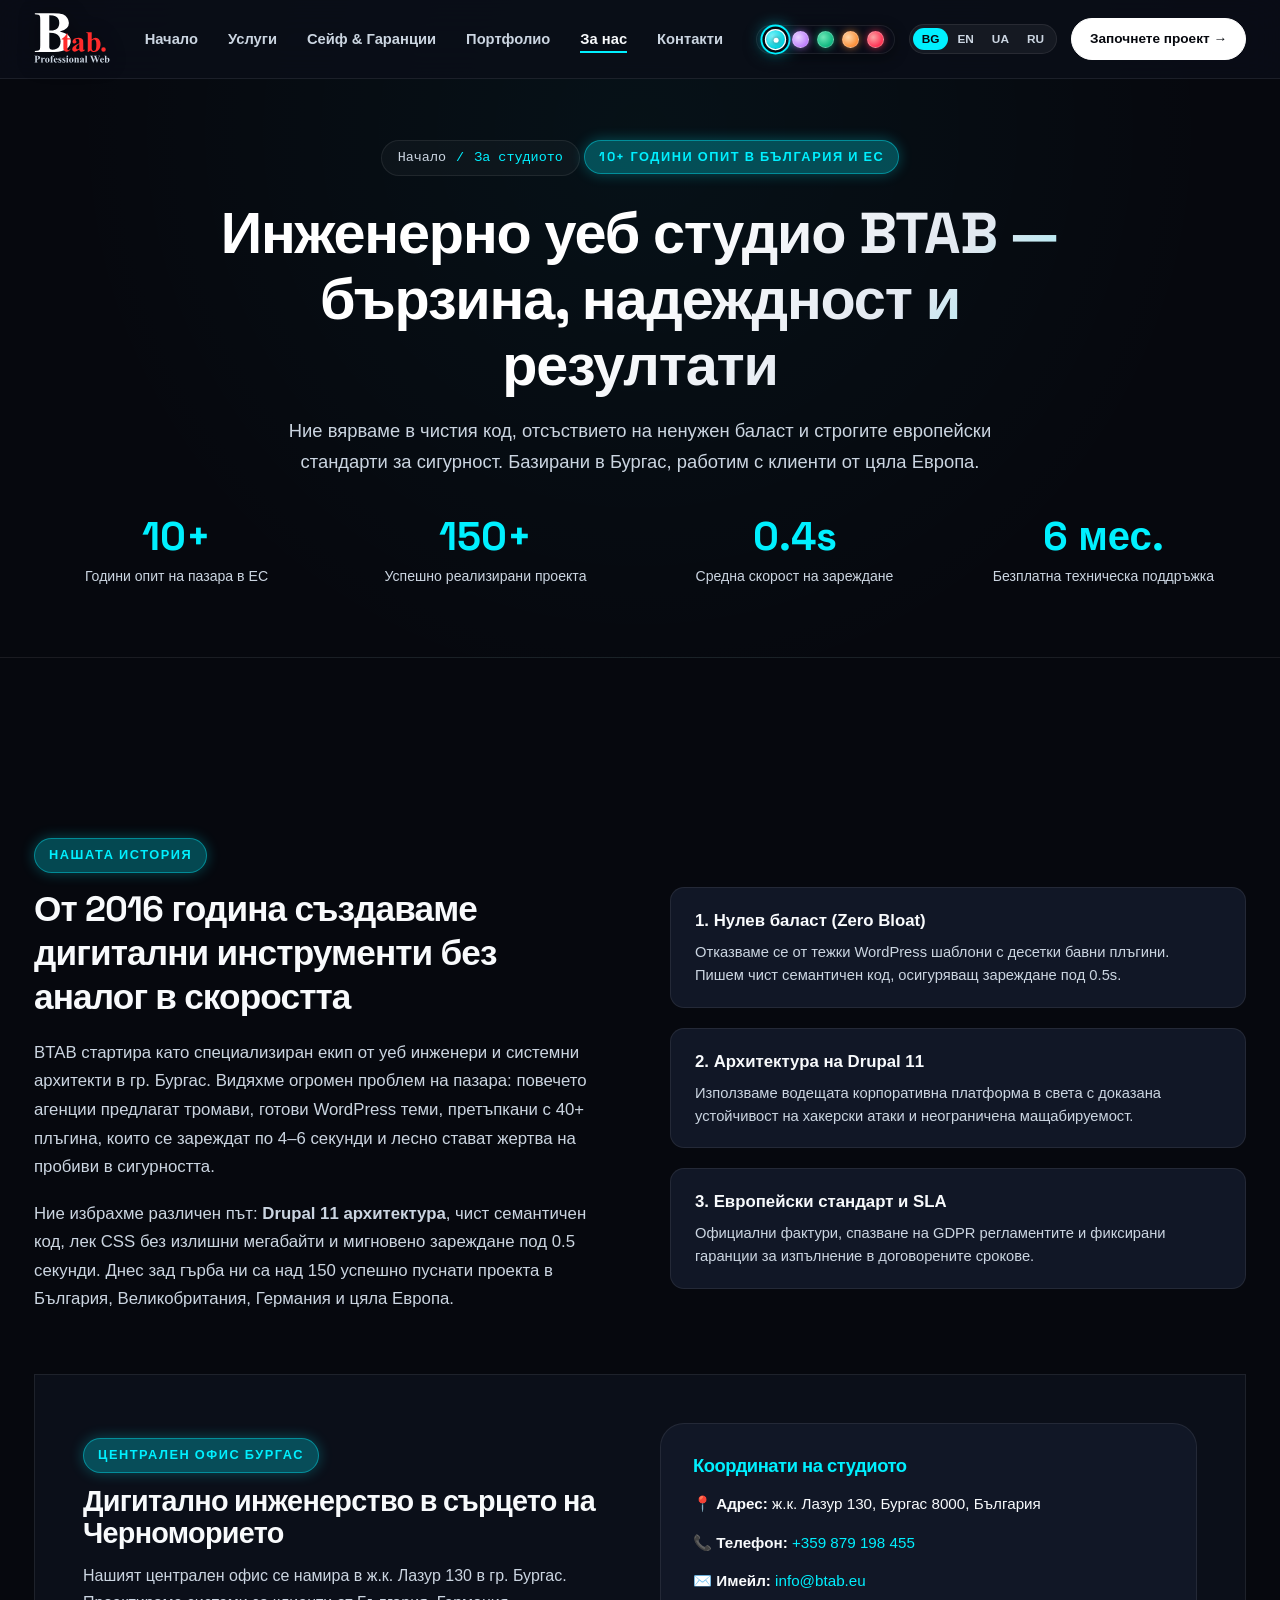
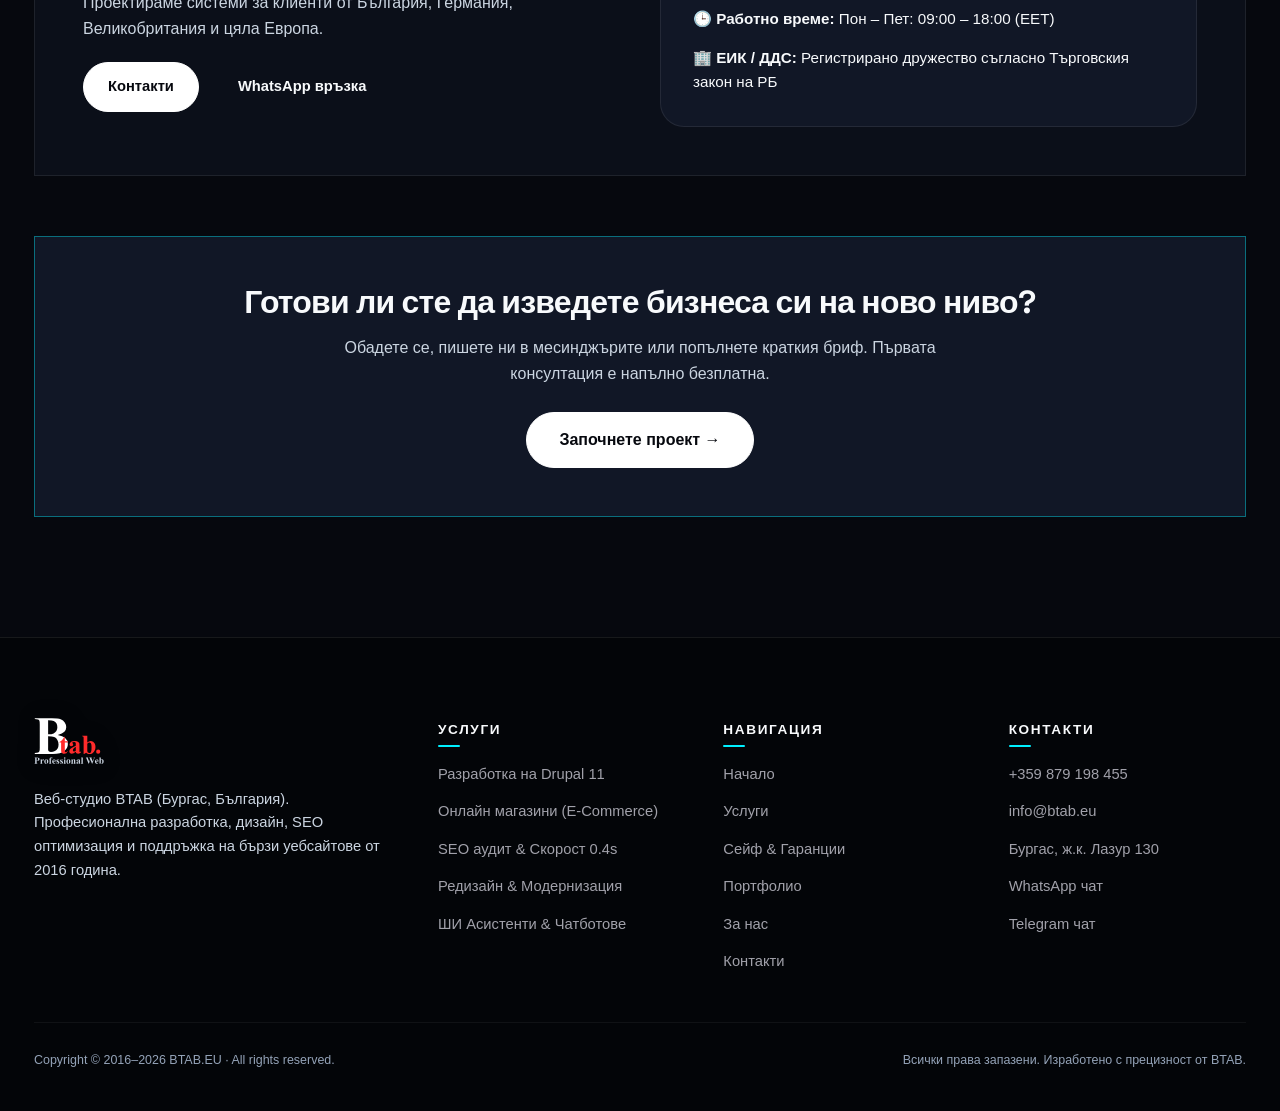
==== commit a7a0314b: "feat(palette): add vibrant Red (Neon Ruby) color theme, colorized interactive dots, and dynamic typo" ====
--- a/about.html
+++ b/about.html
@@ -37,10 +37,11 @@
 
       <div class="nav-actions">
         <div class="palette-dots-wrap" title="Theme Palette">
-          <button type="button" class="palette-dot-btn cyan" data-palette="cyan" title="Cyan Palette"></button>
-          <button type="button" class="palette-dot-btn violet" data-palette="violet" title="Violet Palette"></button>
-          <button type="button" class="palette-dot-btn emerald" data-palette="emerald" title="Emerald Palette"></button>
-          <button type="button" class="palette-dot-btn sunset" data-palette="sunset" title="Sunset Palette"></button>
+          <button type="button" class="palette-dot-btn cyan" data-palette="cyan" title="Cyan (Electric Blue)" aria-label="Cyan theme"></button>
+          <button type="button" class="palette-dot-btn violet" data-palette="violet" title="Violet (Cyber Purple)" aria-label="Violet theme"></button>
+          <button type="button" class="palette-dot-btn emerald" data-palette="emerald" title="Emerald (Matrix Green)" aria-label="Emerald theme"></button>
+          <button type="button" class="palette-dot-btn sunset" data-palette="sunset" title="Sunset (Warm Orange)" aria-label="Sunset theme"></button>
+          <button type="button" class="palette-dot-btn red" data-palette="red" title="Red (Neon Ruby)" aria-label="Red theme"></button>
         </div>
 
         <div class="lang-switcher" aria-label="Language selection">
--- a/css/main.css
+++ b/css/main.css
@@ -42,25 +42,45 @@
 }
 
 /* Theme Palette Presets */
+body[data-palette="cyan"] {
+  --accent-primary: #00f0ff;
+  --accent-primary-glow: rgba(0, 240, 255, 0.28);
+  --accent-primary-rgb: 0, 240, 255;
+  --accent-secondary: #3b82f6;
+  --border-glow: rgba(0, 240, 255, 0.4);
+}
+
 body[data-palette="violet"] {
   --accent-primary: #c084fc;
-  --accent-primary-glow: rgba(192, 132, 252, 0.25);
+  --accent-primary-glow: rgba(192, 132, 252, 0.28);
+  --accent-primary-rgb: 192, 132, 252;
   --accent-secondary: #818cf8;
   --border-glow: rgba(192, 132, 252, 0.4);
 }
 
 body[data-palette="emerald"] {
   --accent-primary: #10b981;
-  --accent-primary-glow: rgba(16, 185, 129, 0.25);
+  --accent-primary-glow: rgba(16, 185, 129, 0.28);
+  --accent-primary-rgb: 16, 185, 129;
   --accent-secondary: #06b6d4;
   --border-glow: rgba(16, 185, 129, 0.4);
 }
 
 body[data-palette="sunset"] {
   --accent-primary: #fb923c;
-  --accent-primary-glow: rgba(251, 146, 60, 0.25);
+  --accent-primary-glow: rgba(251, 146, 60, 0.28);
+  --accent-primary-rgb: 251, 146, 60;
   --accent-secondary: #f43f5e;
   --border-glow: rgba(251, 146, 60, 0.4);
+}
+
+body[data-palette="red"],
+body[data-palette="ruby"] {
+  --accent-primary: #ff3355;
+  --accent-primary-glow: rgba(255, 51, 85, 0.32);
+  --accent-primary-rgb: 255, 51, 85;
+  --accent-secondary: #ff6b81;
+  --border-glow: rgba(255, 51, 85, 0.45);
 }
 
 /* Base Resets */
@@ -155,13 +175,33 @@
 }
 
 .text-gradient {
-  background: linear-gradient(135deg, #ffffff 40%, #94a3b8 100%);
+  background: linear-gradient(135deg, #ffffff 45%, #e2e8f0 75%, var(--accent-primary) 120%);
   -webkit-background-clip: text;
   -webkit-text-fill-color: transparent;
-}
-
+  transition: all 0.3s ease;
+}
+
+.text-accent,
 .text-cyan {
   color: var(--accent-primary);
+  transition: color 0.3s ease;
+}
+
+.badge-bubble {
+  display: inline-flex;
+  align-items: center;
+  padding: 6px 14px;
+  background: var(--accent-primary-glow);
+  color: var(--accent-primary);
+  border: 1px solid var(--border-glow);
+  border-radius: var(--radius-full);
+  font-family: var(--font-heading);
+  font-size: 0.8rem;
+  font-weight: 700;
+  letter-spacing: 0.12em;
+  text-transform: uppercase;
+  box-shadow: 0 0 14px var(--accent-primary-glow);
+  transition: all 0.3s ease;
 }
 
 .text-emerald {
@@ -301,31 +341,112 @@
 .palette-dots-wrap {
   display: flex;
   align-items: center;
-  gap: 6px;
-  padding: 4px 8px;
-  background: rgba(255, 255, 255, 0.04);
+  gap: 8px;
+  padding: 5px 10px;
+  background: rgba(11, 15, 25, 0.85);
+  backdrop-filter: blur(12px);
   border: 1px solid var(--border-subtle);
   border-radius: var(--radius-full);
+  box-shadow: 0 4px 14px rgba(0, 0, 0, 0.4);
 }
 
 .palette-dot-btn {
-  width: 14px;
-  height: 14px;
+  width: 17px;
+  height: 17px;
   border-radius: 50%;
-  border: none;
+  border: 1.5px solid rgba(255, 255, 255, 0.25);
   cursor: pointer;
-  transition: transform var(--transition-fast);
+  transition: transform 0.22s cubic-bezier(0.34, 1.56, 0.64, 1), box-shadow 0.22s ease, border-color 0.22s ease;
   outline: none;
+  position: relative;
+  padding: 0;
+  display: inline-flex;
+  align-items: center;
+  justify-content: center;
 }
 
 .palette-dot-btn:hover {
-  transform: scale(1.3);
-}
-
-.palette-dot-cyan { background: #00f0ff; box-shadow: 0 0 6px rgba(0, 240, 255, 0.6); }
-.palette-dot-violet { background: #c084fc; box-shadow: 0 0 6px rgba(192, 132, 252, 0.6); }
-.palette-dot-emerald { background: #10b981; box-shadow: 0 0 6px rgba(16, 185, 129, 0.6); }
-.palette-dot-sunset { background: #fb923c; box-shadow: 0 0 6px rgba(251, 146, 60, 0.6); }
+  transform: scale(1.28);
+  border-color: #ffffff;
+}
+
+/* Individual Colors (vivid, clear, glowing) */
+.palette-dot-btn.cyan,
+.palette-dot-btn[data-palette="cyan"],
+.palette-dot-cyan {
+  background: radial-gradient(circle at 35% 35%, #80f8ff, #00d2e0 70%, #0099a8);
+  box-shadow: 0 0 7px rgba(0, 240, 255, 0.65);
+}
+
+.palette-dot-btn.violet,
+.palette-dot-btn[data-palette="violet"],
+.palette-dot-violet {
+  background: radial-gradient(circle at 35% 35%, #e9d5ff, #c084fc 70%, #9333ea);
+  box-shadow: 0 0 7px rgba(192, 132, 252, 0.65);
+}
+
+.palette-dot-btn.emerald,
+.palette-dot-btn[data-palette="emerald"],
+.palette-dot-emerald {
+  background: radial-gradient(circle at 35% 35%, #6ee7b7, #10b981 70%, #047857);
+  box-shadow: 0 0 7px rgba(16, 185, 129, 0.65);
+}
+
+.palette-dot-btn.sunset,
+.palette-dot-btn[data-palette="sunset"],
+.palette-dot-sunset {
+  background: radial-gradient(circle at 35% 35%, #fed7aa, #fb923c 70%, #ea580c);
+  box-shadow: 0 0 7px rgba(251, 146, 60, 0.65);
+}
+
+.palette-dot-btn.red,
+.palette-dot-btn[data-palette="red"],
+.palette-dot-btn[data-palette="ruby"],
+.palette-dot-red {
+  background: radial-gradient(circle at 35% 35%, #fca5a5, #ff3355 70%, #dc2626);
+  box-shadow: 0 0 7px rgba(255, 51, 85, 0.7);
+}
+
+/* Active State indicator: distinct ring + inner white pip + neon aura */
+.palette-dot-btn.active {
+  transform: scale(1.25);
+  border-color: #ffffff;
+}
+
+.palette-dot-btn.cyan.active,
+.palette-dot-btn[data-palette="cyan"].active {
+  box-shadow: 0 0 0 2px #06080e, 0 0 0 3.5px #00f0ff, 0 0 14px rgba(0, 240, 255, 0.95);
+}
+
+.palette-dot-btn.violet.active,
+.palette-dot-btn[data-palette="violet"].active {
+  box-shadow: 0 0 0 2px #06080e, 0 0 0 3.5px #c084fc, 0 0 14px rgba(192, 132, 252, 0.95);
+}
+
+.palette-dot-btn.emerald.active,
+.palette-dot-btn[data-palette="emerald"].active {
+  box-shadow: 0 0 0 2px #06080e, 0 0 0 3.5px #10b981, 0 0 14px rgba(16, 185, 129, 0.95);
+}
+
+.palette-dot-btn.sunset.active,
+.palette-dot-btn[data-palette="sunset"].active {
+  box-shadow: 0 0 0 2px #06080e, 0 0 0 3.5px #fb923c, 0 0 14px rgba(251, 146, 60, 0.95);
+}
+
+.palette-dot-btn.red.active,
+.palette-dot-btn[data-palette="red"].active,
+.palette-dot-btn[data-palette="ruby"].active {
+  box-shadow: 0 0 0 2px #06080e, 0 0 0 3.5px #ff3355, 0 0 14px rgba(255, 51, 85, 0.95);
+}
+
+.palette-dot-btn.active::after {
+  content: "";
+  width: 4px;
+  height: 4px;
+  background: #ffffff;
+  border-radius: 50%;
+  box-shadow: 0 0 4px rgba(0, 0, 0, 0.7);
+}
 
 /* Language Switcher */
 .lang-switcher {
@@ -443,7 +564,7 @@
   display: flex;
   align-items: center;
   justify-content: center;
-  box-shadow: 0 20px 60px rgba(0, 0, 0, 0.8), 0 0 50px rgba(0, 240, 255, calc(var(--mouse-active, 0) * 0.28));
+  box-shadow: 0 20px 60px rgba(0, 0, 0, 0.8), 0 0 50px rgba(var(--accent-primary-rgb, 0, 240, 255), calc(var(--mouse-active, 0) * 0.35));
   transition: border-color 0.3s ease, box-shadow 0.3s ease;
 }
 
@@ -455,9 +576,9 @@
   border-radius: inherit;
   background: radial-gradient(
     360px circle at var(--mouse-x, -500px) var(--mouse-y, -500px),
-    rgba(0, 240, 255, 0.32) 0%,
-    rgba(56, 189, 248, 0.20) 35%,
-    rgba(168, 85, 247, 0.12) 65%,
+    rgba(var(--accent-primary-rgb, 0, 240, 255), 0.35) 0%,
+    rgba(var(--accent-primary-rgb, 0, 240, 255), 0.20) 35%,
+    var(--accent-secondary) 65%,
     transparent 85%
   );
   pointer-events: none;
@@ -475,9 +596,9 @@
   padding: 1.5px;
   background: radial-gradient(
     320px circle at var(--mouse-x, -500px) var(--mouse-y, -500px),
-    #00f0ff 0%,
-    rgba(56, 189, 248, 0.9) 30%,
-    rgba(168, 85, 247, 0.65) 55%,
+    var(--accent-primary) 0%,
+    var(--accent-secondary) 35%,
+    rgba(var(--accent-primary-rgb, 0, 240, 255), 0.5) 60%,
     transparent 80%
   );
   -webkit-mask: linear-gradient(#fff 0 0) content-box, linear-gradient(#fff 0 0);
